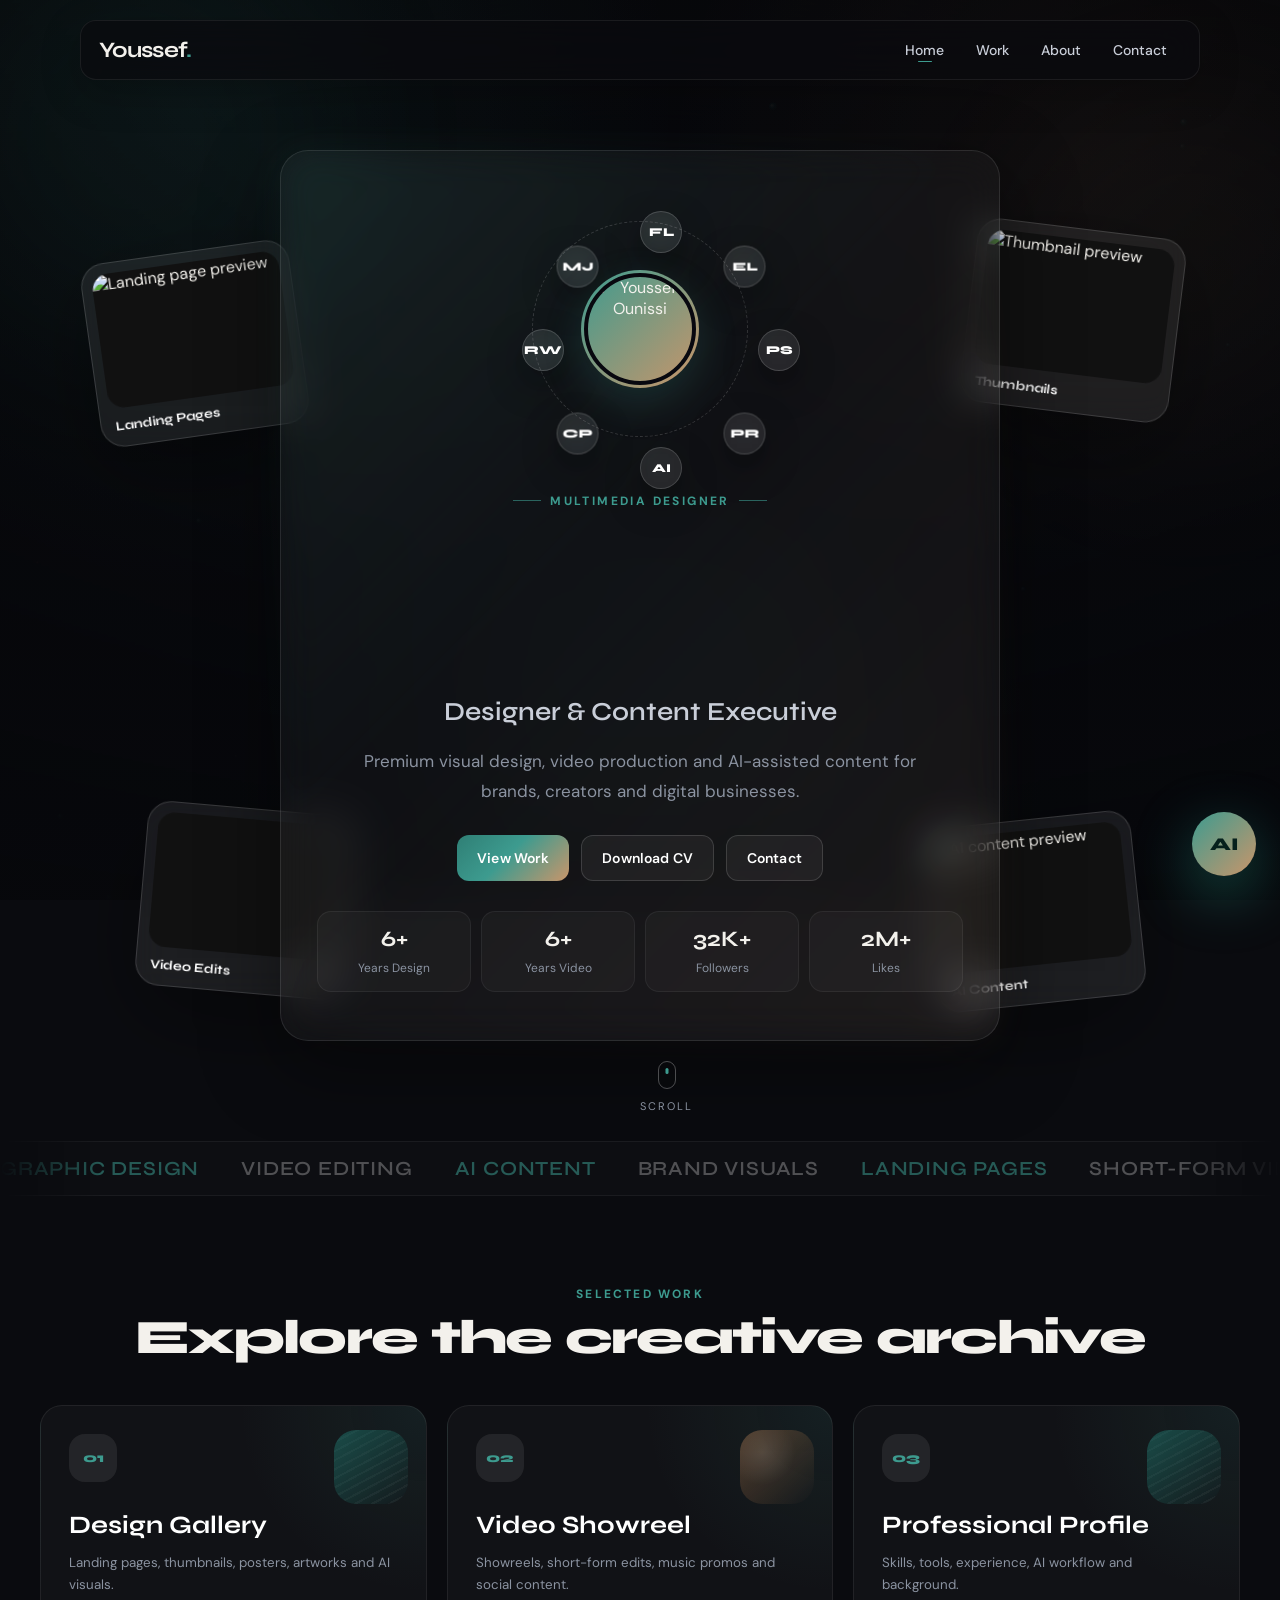
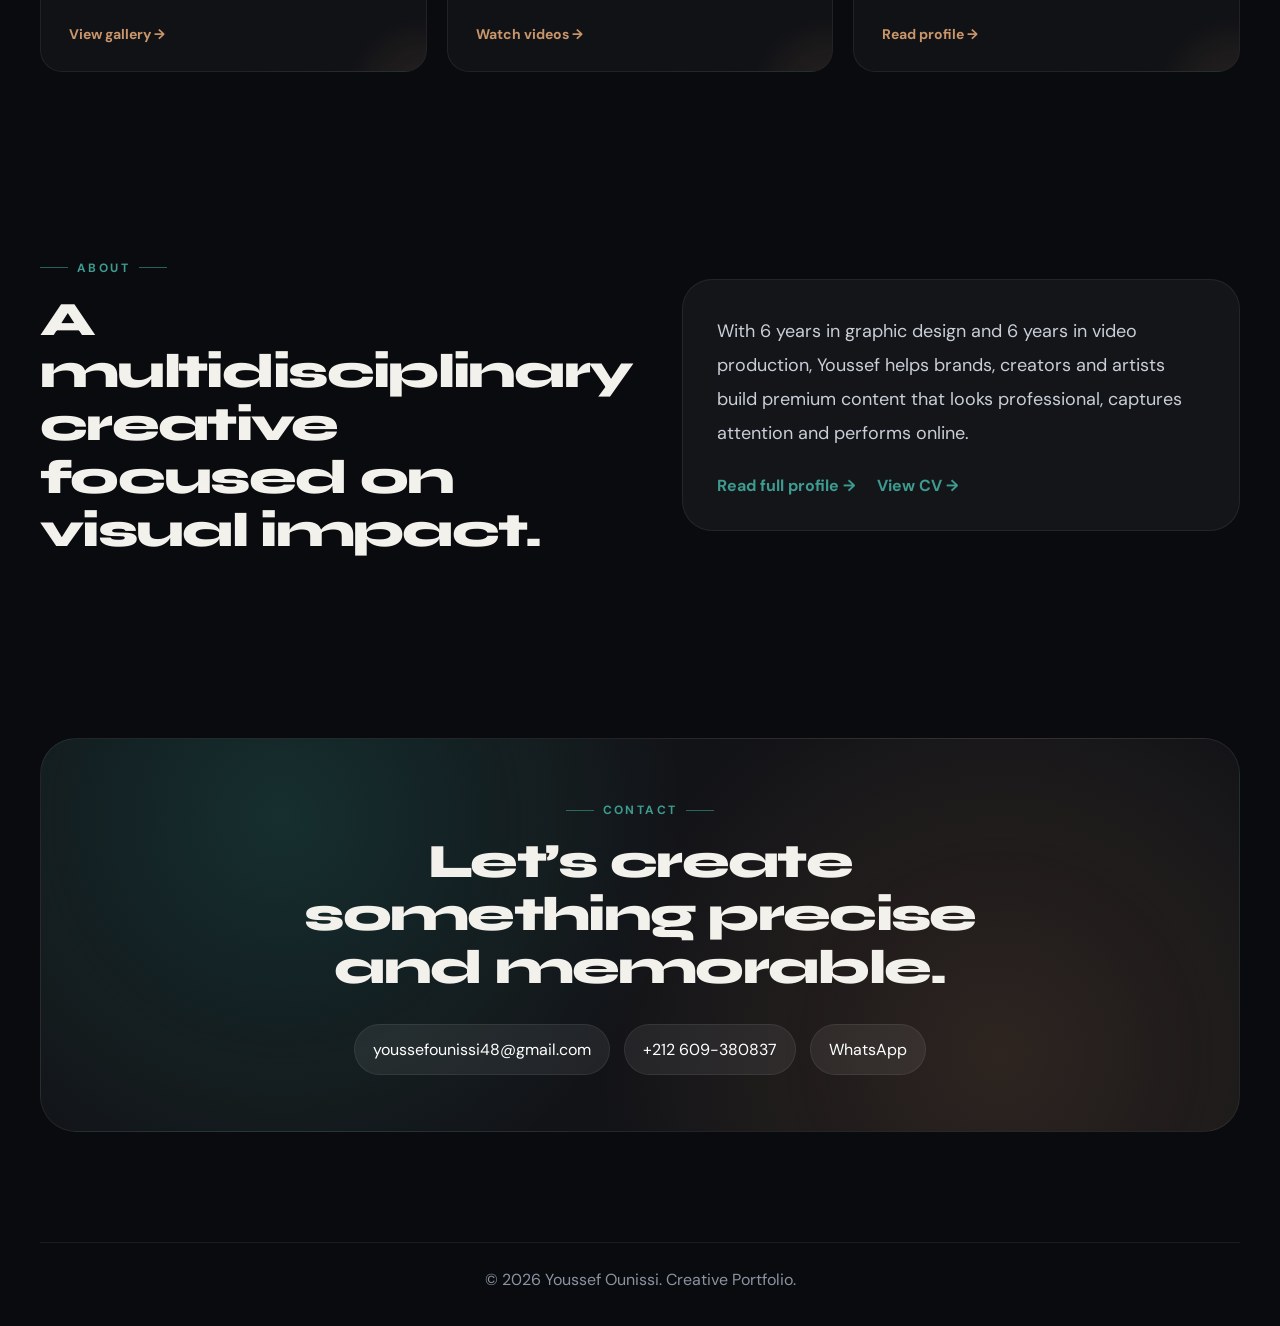
==== index.html @ 6c90daab "send" ====
<!DOCTYPE html>
<html lang="fr">
<head>
  <meta charset="UTF-8" />
  <meta name="viewport" content="width=device-width, initial-scale=1.0" />

  <title>Youssef Ounissi | Creative Portfolio</title>

  <meta
    name="description"
    content="Portfolio de Youssef Ounissi, Designer & Content Executive spécialisé en design graphique, vidéo, contenus IA et stratégie créative."
  />

  <link rel="preconnect" href="https://fonts.googleapis.com" />
  <link rel="preconnect" href="https://fonts.gstatic.com" crossorigin />
  <link
    href="https://fonts.googleapis.com/css2?family=Syne:wght@500;600;700;800&family=DM+Sans:ital,opsz,wght@0,9..40,400;0,9..40,500;0,9..40,600;0,9..40,700;1,9..40,400&display=swap"
    rel="stylesheet"
  />

  <link rel="stylesheet" href="style.css" />
</head>

<body class="is-loading">

  <div class="page-loader" id="pageLoader" aria-hidden="true">
    <div class="loader-brand">Youssef<span>.</span></div>
    <div class="loader-bar"><span></span></div>
  </div>

  <div class="scroll-progress" id="scrollProgress" aria-hidden="true"></div>

  <div class="cursor-dot" id="cursorDot" aria-hidden="true"></div>
  <div class="cursor-ring" id="cursorRing" aria-hidden="true"></div>

  <!-- Background Effects -->
  <div class="background-glow" aria-hidden="true">
    <span class="orb orb-1"></span>
    <span class="orb orb-2"></span>
    <span class="orb orb-3"></span>
  </div>
  <div class="noise-overlay" aria-hidden="true"></div>
  <canvas id="particleCanvas" class="particle-canvas" aria-hidden="true"></canvas>

  <!-- Designer Bubbles -->
  <div class="bubble-field" id="bubbleField" aria-hidden="true">
    <span class="bubble" style="--s: 14; --x: 12%; --d: 0s; --t: 26s;"></span>
    <span class="bubble" style="--s: 22; --x: 28%; --d: 4s; --t: 32s;"></span>
    <span class="bubble accent" style="--s: 18; --x: 55%; --d: 8s; --t: 28s;"></span>
    <span class="bubble" style="--s: 12; --x: 72%; --d: 2s; --t: 24s;"></span>
    <span class="bubble warm" style="--s: 20; --x: 88%; --d: 6s; --t: 30s;"></span>
    <span class="bubble" style="--s: 10; --x: 40%; --d: 10s; --t: 22s;"></span>
  </div>

  <!-- Header -->
  <header class="header" id="siteHeader">
    <a href="#home" class="logo">Youssef<span>.</span></a>

    <nav class="nav">
      <a href="#home">Home</a>
      <a href="#work">Work</a>
      <a href="#about">About</a>
      <a href="#contact">Contact</a>
    </nav>
  </header>

  <!-- Hero -->
  <main class="hero" id="home">

    <!-- Floating Preview Cards -->
    <div class="floating-card card-1" data-depth="0.04">
      <div class="floating-card-inner">
        <img src="assets/images/project-1.jpg" alt="Landing page preview" />
        <span>Landing Pages</span>
      </div>
    </div>

    <div class="floating-card card-2" data-depth="0.06">
      <div class="floating-card-inner">
        <img src="assets/images/project-2.jpg" alt="Thumbnail preview" />
        <span>Thumbnails</span>
      </div>
    </div>

    <div class="floating-card card-3" data-depth="0.05">
      <div class="floating-card-inner">
        <video autoplay muted loop playsinline>
          <source src="assets/videos/video-edit-1.mp4" type="video/mp4" />
        </video>
        <span>Video Edits</span>
      </div>
    </div>

    <div class="floating-card card-4" data-depth="0.07">
      <div class="floating-card-inner">
        <img src="assets/images/project-4.jpg" alt="AI content preview" />
        <span>AI Content</span>
      </div>
    </div>

    <!-- Center Content -->
    <section class="hero-content">

      <!-- Profile Orbit Animation -->
      <div class="profile-orbit">
        <div class="orbit-ring">
          <div class="orbit-item" style="--i: 0"><span>PS</span></div>
          <div class="orbit-item" style="--i: 1"><span>PR</span></div>
          <div class="orbit-item" style="--i: 2"><span>AI</span></div>
          <div class="orbit-item" style="--i: 3"><span>CP</span></div>
          <div class="orbit-item" style="--i: 4"><span>RW</span></div>
          <div class="orbit-item" style="--i: 5"><span>MJ</span></div>
          <div class="orbit-item" style="--i: 6"><span>FL</span></div>
          <div class="orbit-item" style="--i: 7"><span>EL</span></div>
        </div>

        <div class="profile-photo">
          <div class="profile-pulse" aria-hidden="true"></div>
          <img src="assets/images/profile.jpg" alt="Youssef Ounissi" />
        </div>
      </div>

      <p class="small-label reveal-item" style="--d: 0.1s">Multimedia Designer</p>

      <h1 class="reveal-item split-title" style="--d: 0.2s">
        <span class="name-line" data-split>Youssef</span>
        <span class="name-line accent" data-split>Ounissi</span>
      </h1>

      <h2 class="reveal-item" style="--d: 0.35s">Designer & Content Executive</h2>

      <p class="hero-description reveal-item" style="--d: 0.45s">
        Premium visual design, video production and AI-assisted content
        for brands, creators and digital businesses.
      </p>

      <div class="hero-actions reveal-item" style="--d: 0.55s">
        <button class="main-btn primary magnetic" data-panel="imagesPanel">
          <span>View Work</span>
        </button>

        <a href="assets/cv/Youssef-Ounissi-CV.pdf" class="main-btn magnetic" download>
          <span>Download CV</span>
        </a>

        <a href="#contact" class="main-btn magnetic">
          <span>Contact</span>
        </a>
      </div>

      <div class="stats reveal-item" style="--d: 0.7s">
        <div>
          <strong data-count="6" data-suffix="+">0</strong>
          <span>Years Design</span>
        </div>

        <div>
          <strong data-count="6" data-suffix="+">0</strong>
          <span>Years Video</span>
        </div>

        <div>
          <strong data-count="32" data-suffix="K+">0</strong>
          <span>Followers</span>
        </div>

        <div>
          <strong data-count="2" data-suffix="M+">0</strong>
          <span>Likes</span>
        </div>
      </div>
    </section>

    <div class="scroll-hint" aria-hidden="true">
      <span></span>
      Scroll
    </div>
  </main>

  <!-- Services strip -->
  <div class="marquee" aria-hidden="true">
    <div class="marquee-track">
      <span>Graphic Design</span>
      <span>Video Editing</span>
      <span>AI Content</span>
      <span>Brand Visuals</span>
      <span>Landing Pages</span>
      <span>Short-Form Video</span>
      <span>Color Grading</span>
      <span>Creative Direction</span>
      <span>Graphic Design</span>
      <span>Video Editing</span>
      <span>AI Content</span>
      <span>Brand Visuals</span>
      <span>Landing Pages</span>
      <span>Short-Form Video</span>
      <span>Color Grading</span>
      <span>Creative Direction</span>
    </div>
  </div>

  <!-- Work Quick Section -->
  <section class="quick-work" id="work">
    <div class="section-heading reveal">
      <p>Selected Work</p>
      <h2>Explore the creative archive</h2>
    </div>

    <div class="work-choice-grid">
      <button class="choice-card reveal tilt-card" data-panel="imagesPanel" style="--d: 0.05s">
        <span class="choice-glow" aria-hidden="true"></span>
        <span class="choice-index">01</span>
        <div class="choice-visual" aria-hidden="true"></div>
        <h3>Design Gallery</h3>
        <p>Landing pages, thumbnails, posters, artworks and AI visuals.</p>
        <em class="choice-arrow">View gallery →</em>
      </button>

      <button class="choice-card reveal tilt-card" data-panel="videosPanel" style="--d: 0.15s">
        <span class="choice-glow" aria-hidden="true"></span>
        <span class="choice-index">02</span>
        <div class="choice-visual v2" aria-hidden="true"></div>
        <h3>Video Showreel</h3>
        <p>Showreels, short-form edits, music promos and social content.</p>
        <em class="choice-arrow">Watch videos →</em>
      </button>

      <button class="choice-card reveal tilt-card" data-panel="aboutPanel" style="--d: 0.25s">
        <span class="choice-glow" aria-hidden="true"></span>
        <span class="choice-index">03</span>
        <div class="choice-visual v3" aria-hidden="true"></div>
        <h3>Professional Profile</h3>
        <p>Skills, tools, experience, AI workflow and background.</p>
        <em class="choice-arrow">Read profile →</em>
      </button>
    </div>
  </section>

  <!-- About Short Section -->
  <section class="about-preview" id="about">
    <div class="about-left reveal">
      <p class="small-label">About</p>
      <h2>A multidisciplinary creative focused on visual impact.</h2>
    </div>

    <div class="about-right reveal" style="--d: 0.15s">
      <p>
        With 6 years in graphic design and 6 years in video production,
        Youssef helps brands, creators and artists build premium content
        that looks professional, captures attention and performs online.
      </p>

      <button class="text-btn" data-panel="aboutPanel">
        Read full profile →
      </button>
      <button class="text-btn" data-panel="cvPanel" style="margin-left: 18px;">
        View CV →
      </button>
    </div>
  </section>

  <!-- Contact -->
  <section class="contact" id="contact">
    <div class="contact-inner reveal">
      <p class="small-label">Contact</p>

      <h2>Let’s create something precise and memorable.</h2>

      <div class="contact-links">
        <a href="mailto:youssefounissi48@gmail.com" class="magnetic">
          <span>youssefounissi48@gmail.com</span>
        </a>

        <a href="tel:+212609380837" class="magnetic">
          <span>+212 609-380837</span>
        </a>

        <a href="https://wa.me/212609380837" target="_blank" rel="noopener" class="magnetic">
          <span>WhatsApp</span>
        </a>
      </div>
    </div>
  </section>

  <!-- Images Panel -->
  <div class="panel" id="imagesPanel">
    <div class="panel-content">
      <button class="close-panel" aria-label="Close panel">×</button>

      <div class="panel-header">
        <p>Image Gallery</p>
        <h2>Design, thumbnails, posters and AI visuals.</h2>
      </div>

      <div class="gallery-grid">
        <article class="project-card">
          <div class="project-media">
            <img src="assets/images/project-1.jpg" alt="Cosmetic landing page" />
          </div>

          <div>
            <span>Landing Page</span>
            <h3>Cosmetic Brand Landing Page</h3>
            <p>Long-form design focused on trust, beauty and conversion.</p>
          </div>
        </article>

        <article class="project-card">
          <div class="project-media">
            <img src="assets/images/project-2.jpg" alt="YouTube thumbnail" />
          </div>

          <div>
            <span>Thumbnail</span>
            <h3>YouTube Thumbnail Design</h3>
            <p>High-contrast thumbnail created for better click attention.</p>
          </div>
        </article>

        <article class="project-card">
          <div class="project-media">
            <img src="assets/images/project-3.jpg" alt="Music artwork" />
          </div>

          <div>
            <span>Artwork</span>
            <h3>Music Artist Artwork</h3>
            <p>Creative photo manipulation and visual identity for artists.</p>
          </div>
        </article>

        <article class="project-card">
          <div class="project-media">
            <img src="assets/images/project-4.jpg" alt="AI visual concept" />
          </div>

          <div>
            <span>AI Visual</span>
            <h3>AI Creative Concept</h3>
            <p>Visual concept enhanced using modern AI creative tools.</p>
          </div>
        </article>
      </div>
    </div>
  </div>

  <!-- Videos Panel -->
  <div class="panel" id="videosPanel">
    <div class="panel-content">
      <button class="close-panel" aria-label="Close panel">×</button>

      <div class="panel-header">
        <p>Video Room</p>
        <h2>Showreel, short-form edits and promotional videos.</h2>
      </div>

      <div class="video-feature">
        <video controls poster="assets/images/hero-bg.jpg">
          <source src="assets/videos/showreel.mp4" type="video/mp4" />
          Votre navigateur ne supporte pas la vidéo.
        </video>

        <div>
          <span>Featured Showreel</span>
          <h3>Creative Video Showreel</h3>
          <p>
            A fast preview of visual style, editing rhythm, sound design,
            hooks and creative direction.
          </p>
        </div>
      </div>

      <div class="video-grid">
        <article>
          <video controls>
            <source src="assets/videos/video-edit-1.mp4" type="video/mp4" />
            Votre navigateur ne supporte pas la vidéo.
          </video>

          <h3>Short-Form Edit</h3>
        </article>

        <article>
          <video controls>
            <source src="assets/videos/video-edit-2.mp4" type="video/mp4" />
            Votre navigateur ne supporte pas la vidéo.
          </video>

          <h3>Promotional Video</h3>
        </article>
      </div>
    </div>
  </div>

  <!-- About Panel -->
  <div class="panel" id="aboutPanel">
    <div class="panel-content">
      <button class="close-panel" aria-label="Close panel">×</button>

      <div class="panel-header">
        <p>Creative Profile</p>
        <h2>Designer, video editor and AI-powered content creator.</h2>
      </div>

      <div class="profile-grid">
        <div class="profile-block">
          <h3>Summary</h3>

          <p>
            Youssef Ounissi is a Multimedia Designer and Content Executive
            based in Agadir, Morocco. He specializes in graphic design,
            video production, marketing visuals and AI-assisted creative workflows.
          </p>

          <p>
            He has worked with cosmetic brands, music artists, independent creators
            and online businesses, creating content designed to look premium and
            perform strongly on digital platforms.
          </p>
        </div>

        <div class="profile-block">
          <h3>Core Skills</h3>

          <ul>
            <li>Landing Pages</li>
            <li>YouTube Thumbnails</li>
            <li>Social Media Ads</li>
            <li>Photo Manipulation</li>
            <li>Advanced Retouching</li>
            <li>Color Correction</li>
            <li>Video Editing</li>
            <li>Cinematic Color Grading</li>
            <li>VFX & Sound Design</li>
            <li>Viral Scriptwriting</li>
            <li>AI Creative Workflows</li>
          </ul>
        </div>

        <div class="profile-block">
          <h3>Tools</h3>

          <div class="tools-list">
            <span>Photoshop</span>
            <span>Premiere Pro</span>
            <span>CapCut</span>
            <span>FL Studio</span>
            <span>Mixcraft</span>
            <span>Runway.ai</span>
            <span>Krea.ai</span>
            <span>Leonardo.ai</span>
            <span>Midjourney</span>
            <span>ElevenLabs</span>
          </div>
        </div>

        <div class="profile-block">
          <h3>Results</h3>

          <div class="result-list">
            <p><strong>32K+</strong> TikTok followers</p>
            <p><strong>2M+</strong> total likes</p>
            <p><strong>6+</strong> years in graphic design</p>
            <p><strong>6+</strong> years in video production</p>
          </div>
        </div>
      </div>
    </div>
  </div>

  <!-- CV Panel -->
  <div class="panel" id="cvPanel">
    <div class="panel-content cv-panel-content">
      <button class="close-panel" aria-label="Close panel">×</button>

      <div class="panel-header cv-panel-header">
        <div>
          <p>Curriculum Vitae</p>
          <h2>Youssef Ounissi — Designer & Content Executive</h2>
        </div>

        <div class="cv-actions">
          <a class="main-btn primary" href="assets/cv/Youssef-Ounissi-CV.pdf" download>
            <span>Download PDF</span>
          </a>
          <a class="main-btn" href="cv.html" target="_blank" rel="noopener">
            <span>Open Full CV</span>
          </a>
        </div>
      </div>

      <article class="cv-sheet">
        <header class="cv-sheet-hero">
          <div>
            <h3>Youssef Ounissi</h3>
            <p class="cv-role">Designer & Content Executive</p>
            <p>
              Multimedia designer specialized in graphic design, video production,
              marketing visuals and AI-assisted creative workflows.
            </p>
          </div>

          <ul class="cv-meta">
            <li><a href="mailto:youssefounissi48@gmail.com">youssefounissi48@gmail.com</a></li>
            <li><a href="tel:+212609380837">+212 609-380837</a></li>
            <li>Agadir, Morocco · Remote available</li>
          </ul>
        </header>

        <div class="cv-sheet-grid">
          <section>
            <h4>Profile</h4>
            <p>
              With 6 years in graphic design and 6 years in video production,
              Youssef helps brands, creators and artists build premium content
              that looks professional, captures attention and performs online.
            </p>

            <h4>Experience Focus</h4>
            <div class="cv-exp">
              <div>
                <strong>Graphic Design</strong>
                <p>Landing pages, thumbnails, e-commerce visuals, social ads, posters and retouching.</p>
              </div>
              <div>
                <strong>Video Production</strong>
                <p>Short-form edits, promos, color grading, VFX, sound design and viral scripts.</p>
              </div>
              <div>
                <strong>AI Creative Workflows</strong>
                <p>Visual and audio production with Runway, Leonardo, Krea, Midjourney and ElevenLabs.</p>
              </div>
            </div>
          </section>

          <aside>
            <h4>Core Skills</h4>
            <div class="tools-list">
              <span>Landing Pages</span>
              <span>Thumbnails</span>
              <span>Social Ads</span>
              <span>Photo Manipulation</span>
              <span>Video Editing</span>
              <span>Color Grading</span>
              <span>VFX & Sound</span>
              <span>AI Workflows</span>
            </div>

            <h4>Tools</h4>
            <div class="tools-list">
              <span>Photoshop</span>
              <span>Premiere Pro</span>
              <span>CapCut</span>
              <span>FL Studio</span>
              <span>Runway.ai</span>
              <span>Midjourney</span>
              <span>ElevenLabs</span>
            </div>

            <h4>Results</h4>
            <div class="result-list">
              <p><strong>32K+</strong> TikTok followers</p>
              <p><strong>2M+</strong> total likes</p>
              <p><strong>6+</strong> years design</p>
              <p><strong>6+</strong> years video</p>
            </div>
          </aside>
        </div>
      </article>
    </div>
  </div>

  <!-- Image Preview Modal -->
  <div class="image-modal" id="imageModal">
    <button class="close-image" aria-label="Close image">×</button>
    <img src="" alt="Preview image" id="modalImage" />
  </div>

  <!-- FAQ Bot -->
  <div class="faq-bot">
    <button class="faq-bot-toggle" id="faqBotToggle" aria-label="Open assistant">
      <span class="faq-pulse" aria-hidden="true"></span>
      AI
    </button>

    <div class="faq-bot-box" id="faqBotBox">
      <div class="faq-bot-header">
        <div>
          <strong>Youssef Assistant</strong>
          <span>Ask about the portfolio</span>
        </div>

        <button id="faqBotClose" aria-label="Close assistant">×</button>
      </div>

      <div class="faq-bot-messages" id="faqBotMessages">
        <div class="faq-message bot">
          Hi! Ask me about Youssef’s services, skills, tools, videos, images, CV or contact.
        </div>
      </div>

      <form class="faq-bot-form" id="faqBotForm">
        <input
          type="text"
          id="faqBotInput"
          placeholder="Ask a question..."
          autocomplete="off"
        />

        <button type="submit">
          Send
        </button>
      </form>
    </div>
  </div>

  <!-- Footer -->
  <footer class="footer">
    <p>© 2026 Youssef Ounissi. Creative Portfolio.</p>
  </footer>

  <script src="script.js"></script>
</body>
</html>
---- style.css ----
* {
  margin: 0;
  padding: 0;
  box-sizing: border-box;
}

:root {
  --bg: #0a0b0f;
  --bg-soft: #12141b;
  --card: rgba(255, 255, 255, 0.045);
  --card-strong: rgba(255, 255, 255, 0.08);
  --border: rgba(255, 255, 255, 0.12);
  --border-soft: rgba(255, 255, 255, 0.07);
  --text: #f3f1ec;
  --muted: #8b93a1;
  --muted-2: #c9ced8;
  --accent: #3d9b8f;
  --accent-2: #c9956a;
  --accent-3: #6bb8ad;
  --ink: #0a0b0f;
  --shadow: 0 24px 80px rgba(0, 0, 0, 0.45);
  --font-display: "Syne", sans-serif;
  --font-body: "DM Sans", sans-serif;
  --ease-out: cubic-bezier(0.22, 1, 0.36, 1);
  --ease-spring: cubic-bezier(0.34, 1.4, 0.64, 1);
}

html {
  scroll-behavior: smooth;
}

body {
  min-height: 100vh;
  font-family: var(--font-body);
  background: var(--bg);
  color: var(--text);
  overflow-x: hidden;
  cursor: none;
}

body.touch-device,
body.no-custom-cursor {
  cursor: auto;
}

body.touch-device .cursor-dot,
body.touch-device .cursor-ring,
body.no-custom-cursor .cursor-dot,
body.no-custom-cursor .cursor-ring {
  display: none;
}

body.no-scroll {
  overflow: hidden;
}

body.is-loading {
  overflow: hidden;
}

/* Page loader */
.page-loader {
  position: fixed;
  inset: 0;
  z-index: 20000;
  display: flex;
  flex-direction: column;
  align-items: center;
  justify-content: center;
  gap: 22px;
  background: #07080c;
  transition: opacity 0.55s ease, visibility 0.55s ease;
}

.page-loader.done {
  opacity: 0;
  visibility: hidden;
  pointer-events: none;
}

.loader-brand {
  font-family: var(--font-display);
  font-size: clamp(36px, 8vw, 64px);
  font-weight: 800;
  letter-spacing: -0.04em;
  animation: loaderPulse 1.1s ease-in-out infinite;
}

.loader-brand span {
  color: var(--accent);
}

.loader-bar {
  width: min(220px, 55vw);
  height: 3px;
  overflow: hidden;
  border-radius: 999px;
  background: rgba(255, 255, 255, 0.1);
}

.loader-bar span {
  display: block;
  width: 40%;
  height: 100%;
  border-radius: inherit;
  background: linear-gradient(90deg, var(--accent), var(--accent-2));
  animation: loaderSlide 1s ease-in-out infinite;
}

/* Scroll progress */
.scroll-progress {
  position: fixed;
  top: 0;
  left: 0;
  z-index: 10001;
  height: 2px;
  width: 0%;
  background: var(--accent);
  box-shadow: none;
  transform-origin: left center;
  pointer-events: none;
}

a,
button {
  cursor: none;
}

body.touch-device a,
body.touch-device button,
body.no-custom-cursor a,
body.no-custom-cursor button {
  cursor: pointer;
}

a {
  color: inherit;
  text-decoration: none;
}

button {
  font-family: inherit;
}

img,
video {
  width: 100%;
  display: block;
}

/* Custom cursor */
.cursor-dot,
.cursor-ring {
  position: fixed;
  top: 0;
  left: 0;
  pointer-events: none;
  z-index: 10000;
  border-radius: 50%;
  transform: translate(-50%, -50%);
  opacity: 0;
  transition: opacity 0.3s ease;
}

.cursor-dot.visible,
.cursor-ring.visible {
  opacity: 1;
}

.cursor-dot {
  width: 6px;
  height: 6px;
  background: rgba(243, 241, 236, 0.9);
  box-shadow: none;
  mix-blend-mode: difference;
}

.cursor-ring {
  width: 36px;
  height: 36px;
  border: 1px solid rgba(243, 241, 236, 0.35);
  transition:
    width 0.25s var(--ease-out),
    height 0.25s var(--ease-out),
    background 0.25s ease,
    border-color 0.25s ease,
    opacity 0.3s ease;
}

.cursor-ring.hovering {
  width: 52px;
  height: 52px;
  background: rgba(255, 255, 255, 0.05);
  border-color: rgba(61, 155, 143, 0.55);
}

.scroll-progress {
  position: fixed;
  top: 0;
  left: 0;
  z-index: 10001;
  height: 2px;
  width: 0%;
  background: var(--accent);
  box-shadow: none;
  transform-origin: left center;
  pointer-events: none;
}

.particle-canvas {
  position: fixed;
  inset: 0;
  z-index: -1;
  pointer-events: none;
  opacity: 0.28;
}

/* Background */
.background-glow {
  position: fixed;
  inset: 0;
  z-index: -3;
  overflow: hidden;
  background:
    radial-gradient(circle at 15% 12%, rgba(61, 155, 143, 0.12), transparent 36%),
    radial-gradient(circle at 85% 18%, rgba(201, 149, 106, 0.08), transparent 32%),
    radial-gradient(circle at 50% 90%, rgba(61, 155, 143, 0.06), transparent 40%),
    #0a0b0f;
}

.orb {
  position: absolute;
  border-radius: 50%;
  filter: blur(80px);
  opacity: 0.32;
  animation: orbDrift 22s ease-in-out infinite;
  will-change: transform;
}

.orb-1 {
  width: 420px;
  height: 420px;
  top: -8%;
  left: -6%;
  background: rgba(61, 155, 143, 0.28);
}

.orb-2 {
  width: 380px;
  height: 380px;
  top: 10%;
  right: -8%;
  background: rgba(201, 149, 106, 0.18);
  animation-delay: -5s;
  animation-duration: 26s;
}

.orb-3 {
  width: 460px;
  height: 460px;
  bottom: -12%;
  left: 35%;
  background: rgba(107, 184, 173, 0.12);
  animation-delay: -9s;
  animation-duration: 28s;
}

.noise-overlay {
  position: fixed;
  inset: 0;
  z-index: -2;
  opacity: 0.07;
  pointer-events: none;
  background-image:
    linear-gradient(rgba(255, 255, 255, 0.045) 1px, transparent 1px),
    linear-gradient(90deg, rgba(255, 255, 255, 0.045) 1px, transparent 1px);
  background-size: 48px 48px;
  mask-image: radial-gradient(circle at center, black 35%, transparent 95%);
}

.particle-canvas {
  position: fixed;
  inset: 0;
  z-index: -1;
  pointer-events: none;
  opacity: 0.28;
}

/* Floating designer bubbles */
.bubble-field {
  position: fixed;
  inset: 0;
  z-index: 0;
  pointer-events: none;
  overflow: hidden;
}

.bubble {
  --size: calc(var(--s) * 1px);
  position: absolute;
  left: var(--x);
  bottom: -80px;
  width: var(--size);
  height: var(--size);
  border-radius: 50%;
  opacity: 0.35;
  background:
    radial-gradient(circle at 30% 28%, rgba(255, 255, 255, 0.4), transparent 28%),
    linear-gradient(145deg, rgba(255, 255, 255, 0.1), rgba(255, 255, 255, 0.02));
  border: 1px solid rgba(255, 255, 255, 0.14);
  box-shadow: inset 0 0 14px rgba(255, 255, 255, 0.08);
  animation: bubbleRise var(--t) linear infinite;
  animation-delay: var(--d);
  will-change: transform, opacity;
}

.bubble.accent {
  background:
    radial-gradient(circle at 30% 28%, rgba(255, 255, 255, 0.35), transparent 28%),
    linear-gradient(145deg, rgba(61, 155, 143, 0.16), rgba(255, 255, 255, 0.02));
  border-color: rgba(61, 155, 143, 0.28);
}

.bubble.warm {
  background:
    radial-gradient(circle at 30% 28%, rgba(255, 255, 255, 0.35), transparent 28%),
    linear-gradient(145deg, rgba(201, 149, 106, 0.14), rgba(255, 255, 255, 0.02));
  border-color: rgba(201, 149, 106, 0.28);
}

.bubble.pop {
  animation: bubblePop 0.45s var(--ease-out) forwards;
}

body::before {
  content: "";
  position: fixed;
  inset: 0;
  z-index: 0;
  pointer-events: none;
  background:
    linear-gradient(to bottom, rgba(7, 8, 12, 0.15), rgba(7, 8, 12, 0.82)),
    radial-gradient(circle at center, transparent 0%, rgba(0, 0, 0, 0.4) 100%);
}

/* Header */
.header {
  width: min(1120px, calc(100% - 40px));
  position: fixed;
  top: 20px;
  left: 50%;
  transform: translateX(-50%);
  z-index: 100;
  padding: 12px 18px;
  display: flex;
  align-items: center;
  justify-content: space-between;
  background: rgba(10, 11, 15, 0.72);
  backdrop-filter: blur(18px);
  border: 1px solid var(--border-soft);
  border-radius: 16px;
  box-shadow: 0 12px 40px rgba(0, 0, 0, 0.22);
  transition:
    background 0.35s ease,
    border-color 0.35s ease,
    box-shadow 0.35s ease;
}

.header.scrolled {
  background: rgba(10, 11, 15, 0.88);
  border-color: rgba(255, 255, 255, 0.1);
  box-shadow: 0 14px 48px rgba(0, 0, 0, 0.35);
}

.logo {
  position: relative;
  font-family: var(--font-display);
  font-size: 22px;
  font-weight: 700;
  letter-spacing: -0.03em;
  transition: opacity 0.25s ease;
}

.logo:hover {
  opacity: 0.8;
  transform: none;
  animation: none;
}

.logo span {
  color: var(--accent);
}

.nav {
  display: flex;
  align-items: center;
  gap: 4px;
}

.nav a {
  position: relative;
  padding: 8px 14px;
  color: var(--muted-2);
  font-size: 14px;
  font-weight: 500;
  border-radius: 10px;
  transition: color 0.3s ease, background 0.3s ease;
}

.nav a::after {
  content: "";
  position: absolute;
  left: 50%;
  bottom: 5px;
  width: 0;
  height: 1px;
  border-radius: 999px;
  background: var(--accent);
  transform: translateX(-50%);
  transition: width 0.3s var(--ease-out);
}

.nav a:hover {
  background: rgba(255, 255, 255, 0.04);
  color: white;
}

.nav a:hover::after,
.nav a.active::after {
  width: 14px;
}

/* Hero */
.hero {
  position: relative;
  min-height: 100vh;
  padding: 150px 24px 100px;
  display: flex;
  align-items: center;
  justify-content: center;
  overflow: hidden;
  z-index: 1;
}

.hero-content {
  width: min(720px, 100%);
  position: relative;
  z-index: 5;
  text-align: center;
  padding: 48px 36px;
  background: rgba(255, 255, 255, 0.035);
  border: 1px solid rgba(255, 255, 255, 0.1);
  border-radius: 28px;
  box-shadow: var(--shadow);
  backdrop-filter: blur(20px);
  animation: heroIn 1s var(--ease-out) both;
}

.hero-content::before {
  content: "";
  position: absolute;
  inset: -1px;
  z-index: -1;
  border-radius: inherit;
  background: linear-gradient(
    135deg,
    rgba(61, 155, 143, 0.28),
    transparent 45%,
    rgba(201, 149, 106, 0.18)
  );
  opacity: 0.35;
  filter: blur(16px);
  animation: none;
}

.hero-content::after {
  display: none;
}

.hero-content::after {
  content: "";
  position: absolute;
  inset: 0;
  border-radius: inherit;
  pointer-events: none;
  background: linear-gradient(
    120deg,
    transparent 30%,
    rgba(255, 255, 255, 0.08) 48%,
    transparent 62%
  );
  background-size: 220% 100%;
  animation: sheen 7s ease-in-out infinite;
  opacity: 0.35;
}

/* Tools Orbit */
.profile-orbit {
  position: relative;
  width: 260px;
  height: 260px;
  margin: 0 auto 26px;
  display: flex;
  align-items: center;
  justify-content: center;
}

.profile-orbit::before {
  content: "";
  position: absolute;
  inset: 22px;
  border-radius: 50%;
  border: 1px dashed rgba(255, 255, 255, 0.16);
  animation: dashSpin 28s linear infinite;
}

.orbit-ring {
  position: absolute;
  inset: 0;
  border-radius: 50%;
  animation: orbitRotate 18s linear infinite;
}

.orbit-item {
  position: absolute;
  top: 50%;
  left: 50%;
  transform:
    rotate(calc(var(--i) * 45deg))
    translateX(118px)
    rotate(calc(var(--i) * -45deg));
  transform-origin: center;
}

.orbit-item span {
  width: 42px;
  height: 42px;
  display: flex;
  align-items: center;
  justify-content: center;
  color: #ffffff;
  font-family: var(--font-display);
  font-size: 12px;
  font-weight: 800;
  border-radius: 50%;
  background: rgba(255, 255, 255, 0.08);
  border: 1px solid rgba(255, 255, 255, 0.16);
  backdrop-filter: blur(14px);
  box-shadow: 0 14px 35px rgba(0, 0, 0, 0.35);
  animation: orbitTextRotate 18s linear infinite;
  transition: background 0.3s ease, border-color 0.3s ease, transform 0.3s ease;
}

.orbit-item:hover span {
  background: rgba(61, 155, 143, 0.2);
  border-color: rgba(61, 155, 143, 0.45);
  transform: scale(1.08);
}

.profile-photo {
  width: 118px;
  height: 118px;
  margin: 0;
  padding: 3px;
  position: relative;
  z-index: 2;
  border-radius: 50%;
  background: linear-gradient(135deg, var(--accent), var(--accent-2));
  box-shadow: 0 14px 40px rgba(61, 155, 143, 0.2);
  animation: none;
}

.profile-pulse {
  display: none;
}

.name-line.accent {
  background: linear-gradient(120deg, #ffffff 10%, var(--accent) 55%, var(--accent-2));
  -webkit-background-clip: text;
  background-clip: text;
  color: transparent;
  animation: none;
  background-size: 100% 100%;
}

.main-btn {
  position: relative;
  display: inline-flex;
  align-items: center;
  justify-content: center;
  border: 1px solid rgba(255, 255, 255, 0.14);
  color: white;
  background: rgba(255, 255, 255, 0.05);
  padding: 13px 20px;
  border-radius: 12px;
  font-size: 14px;
  font-weight: 600;
  letter-spacing: 0.01em;
  overflow: hidden;
  transition:
    transform 0.3s var(--ease-out),
    border-color 0.3s ease,
    box-shadow 0.3s ease,
    background 0.3s ease;
}

.main-btn:hover {
  transform: translateY(-2px);
  border-color: rgba(61, 155, 143, 0.55);
  box-shadow: 0 12px 36px rgba(61, 155, 143, 0.12);
}

.main-btn.primary {
  border: none;
  background: linear-gradient(135deg, #2f7f75, #3d9b8f 45%, #c9956a);
  background-size: 100% 100%;
  animation: none;
}

.main-btn.primary:hover {
  box-shadow: 0 14px 40px rgba(61, 155, 143, 0.22);
}

.stats div {
  padding: 14px 10px;
  background: rgba(255, 255, 255, 0.03);
  border: 1px solid rgba(255, 255, 255, 0.06);
  border-radius: 14px;
  transition: transform 0.3s var(--ease-out), border-color 0.3s ease, background 0.3s ease;
}

.stats div:hover {
  transform: translateY(-2px);
  border-color: rgba(61, 155, 143, 0.28);
  background: rgba(61, 155, 143, 0.06);
}

.marquee {
  position: relative;
  z-index: 1;
  overflow: hidden;
  padding: 14px 0;
  border-block: 1px solid rgba(255, 255, 255, 0.05);
  background: rgba(255, 255, 255, 0.015);
  mask-image: linear-gradient(90deg, transparent, #000 8%, #000 92%, transparent);
}

.marquee-track span {
  font-family: var(--font-display);
  font-size: clamp(15px, 2.2vw, 20px);
  font-weight: 600;
  letter-spacing: 0.04em;
  text-transform: uppercase;
  white-space: nowrap;
  color: rgba(255, 255, 255, 0.28);
  -webkit-text-stroke: 0;
}

.marquee-track span:nth-child(odd) {
  color: rgba(61, 155, 143, 0.55);
  -webkit-text-stroke: 0;
}

.choice-card {
  position: relative;
  overflow: hidden;
  text-align: left;
  padding: 28px;
  min-height: 260px;
  color: white;
  border: 1px solid var(--border-soft);
  border-radius: 22px;
  background:
    radial-gradient(circle at top right, rgba(61, 155, 143, 0.1), transparent 40%),
    rgba(255, 255, 255, 0.03);
  transform-style: preserve-3d;
  transition:
    transform 0.4s var(--ease-out),
    border-color 0.3s ease,
    box-shadow 0.4s ease,
    background 0.3s ease;
}

.choice-card:hover {
  transform: translateY(-8px);
  border-color: rgba(61, 155, 143, 0.4);
  box-shadow: 0 24px 60px rgba(0, 0, 0, 0.25);
}

.contact-links a {
  position: relative;
  overflow: hidden;
  display: inline-flex;
  padding: 12px 16px;
  color: white;
  background: rgba(255, 255, 255, 0.04);
  border: 1px solid var(--border-soft);
  border-radius: 12px;
  transition: 0.3s var(--ease-out);
}

.contact-links a:hover {
  background: rgba(61, 155, 143, 0.85);
  border-color: transparent;
  transform: translateY(-2px);
  box-shadow: 0 12px 30px rgba(61, 155, 143, 0.18);
}

.faq-bot-toggle {
  position: relative;
  width: 56px;
  height: 56px;
  border: none;
  border-radius: 16px;
  color: #06201c;
  font-family: var(--font-display);
  font-size: 15px;
  font-weight: 700;
  background: linear-gradient(135deg, var(--accent), var(--accent-2));
  box-shadow: 0 12px 36px rgba(61, 155, 143, 0.28);
  transition: 0.3s var(--ease-out);
}

.faq-pulse {
  display: none;
}

.profile-photo img {
  width: 100%;
  height: 100%;
  object-fit: cover;
  border: 4px solid #08080f;
  border-radius: 50%;
}

.small-label {
  display: inline-flex;
  align-items: center;
  justify-content: center;
  gap: 9px;
  color: var(--accent);
  font-size: 12px;
  font-weight: 700;
  letter-spacing: 2.4px;
  text-transform: uppercase;
  margin-bottom: 18px;
}

.small-label::before,
.small-label::after {
  content: "";
  width: 28px;
  height: 1px;
  background: currentColor;
  opacity: 0.6;
}

.hero h1 {
  font-family: var(--font-display);
  font-size: clamp(44px, 7vw, 84px);
  line-height: 0.94;
  letter-spacing: -0.045em;
  margin-bottom: 12px;
  font-weight: 800;
}

.name-line {
  display: block;
  background: linear-gradient(135deg, #ffffff 25%, #dfe8e6 70%);
  -webkit-background-clip: text;
  background-clip: text;
  color: transparent;
}

.hero h2 {
  font-family: var(--font-display);
  font-size: clamp(17px, 2.4vw, 26px);
  color: var(--muted-2);
  font-weight: 600;
  margin-bottom: 20px;
}

.hero-description {
  max-width: 560px;
  margin: 0 auto 28px;
  color: var(--muted);
  font-size: 17px;
  line-height: 1.75;
}

.hero-actions {
  display: flex;
  justify-content: center;
  flex-wrap: wrap;
  gap: 12px;
  margin-bottom: 30px;
}

.char {
  display: inline-block;
  opacity: 0;
  transform: translateY(1.1em) rotateX(-70deg);
  transform-origin: bottom;
  animation: charIn 0.7s var(--ease-out) forwards;
  animation-delay: calc(var(--i) * 0.035s + 0.35s);
}

.main-btn span {
  position: relative;
  z-index: 1;
}

.main-btn::before {
  content: "";
  position: absolute;
  inset: 0;
  transform: translateX(-110%);
  background: linear-gradient(90deg, transparent, rgba(255, 255, 255, 0.16), transparent);
  transition: 0.55s ease;
}

.main-btn:hover::before {
  transform: translateX(110%);
}

.btn-ripple {
  position: absolute;
  left: 0;
  top: 0;
  width: 12px;
  height: 12px;
  margin-left: -6px;
  margin-top: -6px;
  border-radius: 50%;
  background: rgba(255, 255, 255, 0.35);
  transform: scale(0);
  pointer-events: none;
  z-index: 2;
  animation: rippleOut 0.65s ease-out forwards;
}

.stats {
  display: grid;
  grid-template-columns: repeat(4, 1fr);
  gap: 10px;
}

.stats strong {
  display: block;
  font-family: var(--font-display);
  font-size: 22px;
  margin-bottom: 4px;
  font-weight: 700;
}

.stats span {
  color: var(--muted);
  font-size: 12px;
}

.scroll-hint {
  position: absolute;
  bottom: 28px;
  left: 50%;
  transform: translateX(-50%);
  z-index: 6;
  display: flex;
  flex-direction: column;
  align-items: center;
  gap: 10px;
  color: var(--muted);
  font-size: 11px;
  letter-spacing: 2px;
  text-transform: uppercase;
  opacity: 0.55;
  animation: fadeUp 1.2s 1.2s var(--ease-out) both;
}

.scroll-hint span {
  width: 18px;
  height: 28px;
  border: 1px solid rgba(255, 255, 255, 0.28);
  border-radius: 999px;
  position: relative;
}

.scroll-hint span::after {
  content: "";
  position: absolute;
  top: 6px;
  left: 50%;
  width: 3px;
  height: 6px;
  border-radius: 999px;
  background: var(--accent);
  transform: translateX(-50%);
  animation: scrollDot 1.6s ease-in-out infinite;
}

/* Hero skill bubbles */
.hero-skill-bubbles {
  position: absolute;
  inset: 0;
  z-index: 3;
  pointer-events: none;
}

.skill-bubble {
  position: absolute;
  padding: 10px 16px;
  border-radius: 999px;
  font-family: var(--font-display);
  font-size: 12px;
  font-weight: 700;
  letter-spacing: 0.04em;
  color: #fff;
  background: rgba(255, 255, 255, 0.08);
  border: 1px solid rgba(255, 255, 255, 0.16);
  backdrop-filter: blur(14px);
  box-shadow: 0 14px 40px rgba(0, 0, 0, 0.25);
  animation: skillFloat 6s ease-in-out infinite;
  animation-delay: calc(var(--i) * 0.4s);
}

.skill-bubble:nth-child(1) { top: 18%; left: 18%; }
.skill-bubble:nth-child(2) { top: 28%; right: 16%; }
.skill-bubble:nth-child(3) { top: 58%; left: 10%; }
.skill-bubble:nth-child(4) { bottom: 22%; right: 14%; }
.skill-bubble:nth-child(5) { bottom: 30%; left: 22%; }
.skill-bubble:nth-child(6) { top: 42%; right: 8%; }

.skill-bubble:nth-child(odd) {
  background: rgba(45, 212, 191, 0.14);
  border-color: rgba(45, 212, 191, 0.35);
}

.skill-bubble:nth-child(even) {
  background: rgba(244, 162, 97, 0.12);
  border-color: rgba(244, 162, 97, 0.35);
}

/* Floating Cards */
.floating-card {
  position: absolute;
  z-index: 2;
  width: 210px;
  will-change: transform;
  opacity: 0;
  animation: cardEnter 0.9s var(--ease-out) forwards;
}

.card-1 { animation-delay: 0.35s; }
.card-2 { animation-delay: 0.5s; }
.card-3 { animation-delay: 0.65s; }
.card-4 { animation-delay: 0.8s; }

.floating-card-inner {
  padding: 10px;
  background: rgba(255, 255, 255, 0.07);
  border: 1px solid rgba(255, 255, 255, 0.14);
  border-radius: 24px;
  box-shadow: 0 30px 90px rgba(0, 0, 0, 0.38);
  backdrop-filter: blur(18px);
  transition: border-color 0.35s ease, box-shadow 0.35s ease, transform 0.35s ease;
  animation: floatCard 5.5s ease-in-out infinite;
  animation-delay: inherit;
}

.floating-card:hover .floating-card-inner {
  border-color: rgba(45, 212, 191, 0.55);
  box-shadow: 0 35px 100px rgba(45, 212, 191, 0.18);
  transform: scale(1.04);
}

.floating-card img,
.floating-card video {
  height: 135px;
  object-fit: cover;
  border-radius: 17px;
  background: #111;
}

.floating-card span {
  display: block;
  padding: 10px 4px 2px;
  color: white;
  font-family: var(--font-display);
  font-size: 13px;
  font-weight: 700;
}

.card-1 {
  top: 22%;
  left: 7%;
}

.card-1 .floating-card-inner {
  transform: rotate(-8deg);
}

.card-2 {
  top: 20%;
  right: 8%;
}

.card-2 .floating-card-inner {
  transform: rotate(7deg);
  animation-delay: 0.6s;
}

.card-3 {
  bottom: 13%;
  left: 11%;
}

.card-3 .floating-card-inner {
  transform: rotate(5deg);
  animation-delay: 1.2s;
}

.card-4 {
  bottom: 12%;
  right: 11%;
}

.card-4 .floating-card-inner {
  transform: rotate(-6deg);
  animation-delay: 1.8s;
}

/* Reveal */
.reveal,
.reveal-item {
  opacity: 0;
  transform: translateY(28px);
  transition:
    opacity 0.8s var(--ease-out),
    transform 0.8s var(--ease-out);
  transition-delay: var(--d, 0s);
}

.reveal.visible,
.reveal-item.visible,
.hero-content .reveal-item {
  opacity: 1;
  transform: translateY(0);
}

.hero-content .reveal-item {
  animation: fadeUp 0.9s var(--ease-out) both;
  animation-delay: var(--d, 0s);
}

/* Sections */
.quick-work,
.about-preview,
.contact {
  position: relative;
  z-index: 1;
  width: min(1200px, calc(100% - 40px));
  margin: 0 auto;
  padding: 90px 0;
}

/* Marquee */
.marquee {
  position: relative;
  z-index: 1;
  overflow: hidden;
  padding: 14px 0;
  border-block: 1px solid rgba(255, 255, 255, 0.05);
  background: rgba(255, 255, 255, 0.015);
  mask-image: linear-gradient(90deg, transparent, #000 8%, #000 92%, transparent);
}

.marquee-track {
  display: flex;
  width: max-content;
  gap: 42px;
  animation: marqueeMove 36s linear infinite;
}

.marquee-track span {
  font-family: var(--font-display);
  font-size: clamp(15px, 2.2vw, 20px);
  font-weight: 600;
  letter-spacing: 0.04em;
  text-transform: uppercase;
  white-space: nowrap;
  color: rgba(255, 255, 255, 0.28);
  -webkit-text-stroke: 0;
}

.marquee-track span:nth-child(odd) {
  color: rgba(61, 155, 143, 0.55);
  -webkit-text-stroke: 0;
}

.marquee:hover .marquee-track {
  animation-play-state: paused;
}

.section-heading {
  text-align: center;
  margin-bottom: 40px;
}

.section-heading p,
.panel-header p {
  color: var(--accent);
  font-weight: 700;
  letter-spacing: 2.2px;
  text-transform: uppercase;
  font-size: 12px;
  margin-bottom: 10px;
}

.section-heading h2,
.about-preview h2,
.contact h2,
.panel-header h2 {
  font-family: var(--font-display);
  font-size: clamp(30px, 4.5vw, 48px);
  line-height: 1.1;
  letter-spacing: -0.035em;
  font-weight: 800;
}

.work-choice-grid {
  display: grid;
  grid-template-columns: repeat(3, 1fr);
  gap: 20px;
}

.choice-card {
  position: relative;
  overflow: hidden;
  text-align: left;
  padding: 28px;
  min-height: 250px;
  color: white;
  border: 1px solid var(--border-soft);
  border-radius: 22px;
  background:
    radial-gradient(circle at top right, rgba(61, 155, 143, 0.1), transparent 40%),
    rgba(255, 255, 255, 0.03);
  transform-style: preserve-3d;
  transition:
    transform 0.4s var(--ease-out),
    border-color 0.3s ease,
    box-shadow 0.4s ease,
    background 0.3s ease;
}

.choice-glow {
  position: absolute;
  inset: 0;
  pointer-events: none;
  opacity: 0;
  z-index: 0;
  transition: opacity 0.3s ease;
  background: radial-gradient(
    420px circle at var(--mx, 50%) var(--my, 50%),
    rgba(61, 155, 143, 0.16),
    transparent 45%
  );
}

.choice-card:hover .choice-glow {
  opacity: 1;
}

.choice-card::before {
  content: "";
  position: absolute;
  inset: auto -20% -40% auto;
  width: 160px;
  height: 160px;
  border-radius: 50%;
  background: radial-gradient(circle, rgba(201, 149, 106, 0.14), transparent 70%);
  transition: transform 0.5s var(--ease-out);
}

.choice-card:hover {
  transform: translateY(-8px);
  border-color: rgba(61, 155, 143, 0.4);
  box-shadow: 0 24px 60px rgba(0, 0, 0, 0.25);
}

.choice-card:hover::before {
  transform: scale(1.35) translate(-12px, -18px);
}

.choice-index {
  display: inline-flex;
  width: 48px;
  height: 48px;
  margin-bottom: 28px;
  align-items: center;
  justify-content: center;
  color: var(--accent);
  font-family: var(--font-display);
  font-weight: 800;
  background: rgba(255, 255, 255, 0.08);
  border-radius: 16px;
  position: relative;
  z-index: 1;
}

.choice-visual {
  position: absolute;
  right: 18px;
  top: 24px;
  width: 74px;
  height: 74px;
  border-radius: 22px;
  opacity: 0.55;
  background:
    linear-gradient(135deg, rgba(45, 212, 191, 0.5), transparent),
    repeating-linear-gradient(
      -28deg,
      rgba(255, 255, 255, 0.08) 0 2px,
      transparent 2px 8px
    );
  animation: visualShift 8s ease-in-out infinite;
}

.choice-visual.v2 {
  background:
    linear-gradient(135deg, rgba(244, 162, 97, 0.5), transparent),
    radial-gradient(circle at 30% 30%, rgba(255, 255, 255, 0.25), transparent 45%);
  animation-delay: -2s;
}

.choice-visual.v3 {
  background:
    linear-gradient(135deg, rgba(94, 234, 212, 0.45), transparent),
    conic-gradient(from 90deg, rgba 40%, rgba(255, 255, 255, 0.12), transparent 70%);
  animation-delay: -4s;
}

.choice-card h3 {
  font-family: var(--font-display);
  font-size: 25px;
  margin-bottom: 12px;
  position: relative;
  z-index: 1;
}

.choice-card p {
  color: var(--muted);
  line-height: 1.7;
  position: relative;
  z-index: 1;
}

.choice-arrow {
  display: inline-block;
  margin-top: 28px;
  color: var(--accent-2);
  font-style: normal;
  font-weight: 700;
  font-size: 14px;
  position: relative;
  z-index: 1;
  transform: translateX(0);
  transition: transform 0.35s var(--ease-out), color 0.35s ease;
}

.choice-card:hover .choice-arrow {
  transform: translateX(8px);
  color: var(--accent);
}

/* About Preview */
.about-preview {
  display: grid;
  grid-template-columns: 0.95fr 1.05fr;
  gap: 50px;
  align-items: center;
}

.about-right {
  padding: 34px;
  background: rgba(255, 255, 255, 0.045);
  border: 1px solid var(--border-soft);
  border-radius: 30px;
  transition: border-color 0.35s ease, transform 0.35s ease;
}

.about-right:hover {
  border-color: rgba(45, 212, 191, 0.35);
  transform: translateY(-4px);
}

.about-right p {
  color: var(--muted-2);
  font-size: 18px;
  line-height: 1.9;
  margin-bottom: 24px;
}

.text-btn {
  border: none;
  background: none;
  color: var(--accent);
  font-size: 16px;
  font-weight: 700;
  transition: transform 0.3s var(--ease-out), color 0.3s ease;
}

.text-btn:hover {
  color: var(--accent-2);
  transform: translateX(6px);
}

/* Contact */
.contact {
  text-align: center;
  padding-bottom: 110px;
}

.contact-inner {
  position: relative;
  padding: 56px 28px;
  border-radius: 36px;
  overflow: hidden;
  background:
    radial-gradient(circle at 20% 20%, rgba(45, 212, 191, 0.14), transparent 40%),
    radial-gradient(circle at 80% 80%, rgba(244, 162, 97, 0.12), transparent 40%),
    rgba(255, 255, 255, 0.035);
  border: 1px solid var(--border-soft);
}

.contact h2 {
  max-width: 780px;
  margin: 0 auto 30px;
}

.contact-links {
  display: flex;
  justify-content: center;
  flex-wrap: wrap;
  gap: 14px;
}

.contact-links a {
  position: relative;
  overflow: hidden;
  display: inline-flex;
  padding: 14px 18px;
  color: white;
  background: rgba(255, 255, 255, 0.07);
  border: 1px solid var(--border-soft);
  border-radius: 999px;
  transition: 0.35s var(--ease-out);
}

.contact-links a:hover {
  background: linear-gradient(135deg, rgba(45, 212, 191, 0.85), rgba(244, 162, 97, 0.85));
  border-color: transparent;
  transform: translateY(-4px);
  box-shadow: 0 16px 40px rgba(45, 212, 191, 0.2);
}

/* Panels */
.panel {
  position: fixed;
  inset: 0;
  z-index: 999;
  padding: 24px;
  background: rgba(0, 0, 0, 0.66);
  backdrop-filter: blur(24px);
  opacity: 0;
  visibility: hidden;
  transition: 0.4s var(--ease-out);
}

.panel.active {
  opacity: 1;
  visibility: visible;
}

.panel-content {
  position: relative;
  width: min(1180px, 100%);
  height: calc(100vh - 48px);
  margin: 0 auto;
  padding: 42px;
  overflow-y: auto;
  background:
    radial-gradient(circle at top left, rgba(45, 212, 191, 0.14), transparent 33%),
    radial-gradient(circle at bottom right, rgba(244, 162, 97, 0.1), transparent 30%),
    #10131a;
  border: 1px solid rgba(255, 255, 255, 0.12);
  border-radius: 34px;
  box-shadow: var(--shadow);
  transform: scale(0.94) translateY(36px);
  transition: 0.45s var(--ease-out);
}

.panel.active .panel-content {
  transform: scale(1) translateY(0);
}

.panel.active .panel-header,
.panel.active .project-card,
.panel.active .video-feature,
.panel.active .video-grid article,
.panel.active .profile-block {
  animation: panelItemIn 0.55s var(--ease-out) both;
}

.panel.active .panel-header { animation-delay: 0.08s; }
.panel.active .project-card:nth-child(1),
.panel.active .profile-block:nth-child(1),
.panel.active .video-feature { animation-delay: 0.14s; }
.panel.active .project-card:nth-child(2),
.panel.active .profile-block:nth-child(2),
.panel.active .video-grid article:nth-child(1) { animation-delay: 0.22s; }
.panel.active .project-card:nth-child(3),
.panel.active .profile-block:nth-child(3),
.panel.active .video-grid article:nth-child(2) { animation-delay: 0.3s; }
.panel.active .project-card:nth-child(4),
.panel.active .profile-block:nth-child(4) { animation-delay: 0.38s; }

/* CV Panel */
.cv-panel-header {
  display: flex;
  align-items: flex-start;
  justify-content: space-between;
  gap: 20px;
  max-width: none;
}

.cv-actions {
  display: flex;
  flex-wrap: wrap;
  gap: 10px;
  flex-shrink: 0;
}

.cv-sheet {
  overflow: hidden;
  border-radius: 28px;
  border: 1px solid var(--border-soft);
  background: rgba(255, 255, 255, 0.035);
}

.cv-sheet-hero {
  display: grid;
  grid-template-columns: 1.3fr 0.7fr;
  gap: 24px;
  padding: 28px;
  background:
    radial-gradient(circle at top right, rgba(45, 212, 191, 0.18), transparent 42%),
    linear-gradient(135deg, rgba(255, 255, 255, 0.05), rgba(255, 255, 255, 0.02));
  border-bottom: 1px solid var(--border-soft);
}

.cv-sheet-hero h3 {
  font-family: var(--font-display);
  font-size: clamp(28px, 4vw, 40px);
  letter-spacing: -0.04em;
  margin-bottom: 6px;
}

.cv-role {
  color: var(--accent) !important;
  font-weight: 700;
  margin-bottom: 12px;
}

.cv-meta {
  list-style: none;
  display: flex;
  flex-direction: column;
  gap: 10px;
  justify-content: center;
  color: var(--muted-2);
}

.cv-meta a {
  color: var(--text);
  border-bottom: 1px solid rgba(255, 255, 255, 0.18);
  width: fit-content;
}

.cv-sheet-grid {
  display: grid;
  grid-template-columns: 1.15fr 0.85fr;
  gap: 28px;
  padding: 28px;
}

.cv-sheet h4 {
  font-family: var(--font-display);
  font-size: 14px;
  letter-spacing: 0.08em;
  text-transform: uppercase;
  color: var(--accent);
  margin: 0 0 14px;
}

.cv-sheet-grid aside h4 {
  margin-top: 24px;
}

.cv-sheet-grid aside h4:first-child {
  margin-top: 0;
}

.cv-sheet-grid > section > p,
.cv-exp p {
  color: var(--muted);
  line-height: 1.75;
  margin-bottom: 22px;
}

.cv-exp {
  display: grid;
  gap: 16px;
}

.cv-exp strong {
  display: block;
  margin-bottom: 6px;
  font-family: var(--font-display);
}

.cv-sheet .tools-list {
  margin-top: 0;
  margin-bottom: 8px;
}

@media (max-width: 900px) {
  .cv-panel-header,
  .cv-sheet-hero,
  .cv-sheet-grid {
    grid-template-columns: 1fr;
    display: grid;
  }

  .cv-panel-header {
    display: grid;
  }
}

.close-panel,
.close-image {
  position: absolute;
  top: 22px;
  right: 22px;
  width: 46px;
  height: 46px;
  border: none;
  border-radius: 50%;
  background: rgba(255, 255, 255, 0.1);
  color: white;
  font-size: 30px;
  line-height: 1;
  z-index: 10;
  transition: 0.3s ease;
}

.close-panel:hover,
.close-image:hover {
  background: var(--accent-2);
  transform: rotate(90deg);
}

.panel-header {
  max-width: 720px;
  margin-bottom: 34px;
}

/* Gallery */
.gallery-grid {
  display: grid;
  grid-template-columns: repeat(2, 1fr);
  gap: 24px;
}

.project-card {
  overflow: hidden;
  background: rgba(255, 255, 255, 0.055);
  border: 1px solid var(--border-soft);
  border-radius: 26px;
  transition: 0.4s var(--ease-out);
}

.project-card:hover {
  transform: translateY(-8px);
  border-color: rgba(45, 212, 191, 0.55);
  box-shadow: 0 24px 60px rgba(0, 0, 0, 0.3);
}

.project-media {
  overflow: hidden;
}

.project-card img {
  height: 330px;
  object-fit: cover;
  transition: 0.6s var(--ease-out);
}

.project-card:hover img {
  transform: scale(1.08);
}

.project-card > div:last-child {
  padding: 22px;
}

.project-card span,
.video-feature span {
  color: var(--accent);
  text-transform: uppercase;
  font-size: 12px;
  font-weight: 700;
  letter-spacing: 1.5px;
}

.project-card h3,
.video-feature h3,
.video-grid h3,
.profile-block h3 {
  font-family: var(--font-display);
  font-size: 23px;
  margin: 8px 0 10px;
}

.project-card p,
.video-feature p,
.profile-block p,
.profile-block li,
.result-list p {
  color: var(--muted);
  line-height: 1.75;
}

/* Videos */
.video-feature {
  display: grid;
  grid-template-columns: 1.25fr 0.75fr;
  gap: 28px;
  align-items: center;
  margin-bottom: 28px;
  padding: 20px;
  background: rgba(255, 255, 255, 0.055);
  border: 1px solid var(--border-soft);
  border-radius: 28px;
}

.video-feature video {
  max-height: 520px;
  object-fit: cover;
  background: #111;
  border-radius: 22px;
}

.video-grid {
  display: grid;
  grid-template-columns: repeat(2, 1fr);
  gap: 24px;
}

.video-grid article {
  padding: 16px;
  background: rgba(255, 255, 255, 0.055);
  border: 1px solid var(--border-soft);
  border-radius: 26px;
  transition: transform 0.35s ease, border-color 0.35s ease;
}

.video-grid article:hover {
  transform: translateY(-6px);
  border-color: rgba(244, 162, 97, 0.45);
}

.video-grid video {
  height: 310px;
  object-fit: cover;
  background: #111;
  border-radius: 20px;
}

.video-grid h3 {
  padding: 14px 4px 2px;
}

/* Profile */
.profile-grid {
  display: grid;
  grid-template-columns: repeat(2, 1fr);
  gap: 24px;
}

.profile-block {
  padding: 28px;
  background: rgba(255, 255, 255, 0.055);
  border: 1px solid var(--border-soft);
  border-radius: 28px;
  transition: transform 0.35s ease, border-color 0.35s ease;
}

.profile-block:hover {
  transform: translateY(-4px);
  border-color: rgba(45, 212, 191, 0.35);
}

.profile-block ul {
  padding-left: 20px;
}

.tools-list {
  display: flex;
  flex-wrap: wrap;
  gap: 10px;
  margin-top: 16px;
}

.tools-list span {
  padding: 11px 14px;
  color: white;
  background: rgba(255, 255, 255, 0.08);
  border: 1px solid var(--border-soft);
  border-radius: 999px;
  font-weight: 700;
  font-size: 14px;
  transition: transform 0.3s ease, border-color 0.3s ease, background 0.3s ease;
}

.tools-list span:hover {
  transform: translateY(-3px);
  border-color: rgba(45, 212, 191, 0.5);
  background: rgba(45, 212, 191, 0.12);
}

.result-list p {
  margin-bottom: 10px;
}

.result-list strong {
  color: white;
  font-family: var(--font-display);
  font-size: 22px;
}

/* Image Modal */
.image-modal {
  position: fixed;
  inset: 0;
  z-index: 1200;
  display: flex;
  align-items: center;
  justify-content: center;
  padding: 30px;
  background: rgba(0, 0, 0, 0.86);
  opacity: 0;
  visibility: hidden;
  transition: 0.3s ease;
}

.image-modal.active {
  opacity: 1;
  visibility: visible;
}

.image-modal img {
  width: min(1100px, 100%);
  max-height: 86vh;
  object-fit: contain;
  border-radius: 22px;
  box-shadow: var(--shadow);
  transform: scale(0.94);
  transition: transform 0.35s var(--ease-out);
}

.image-modal.active img {
  transform: scale(1);
}

/* FAQ Bot */
.faq-bot {
  position: fixed;
  right: 24px;
  bottom: 24px;
  z-index: 9999;
}

.faq-bot-toggle {
  position: relative;
  width: 64px;
  height: 64px;
  border: none;
  border-radius: 50%;
  color: #06201c;
  font-family: var(--font-display);
  font-size: 18px;
  font-weight: 800;
  background: linear-gradient(135deg, var(--accent), var(--accent-2));
  box-shadow: 0 18px 60px rgba(45, 212, 191, 0.35);
  transition: 0.3s var(--ease-out);
}

.faq-pulse {
  position: absolute;
  inset: -4px;
  border-radius: 50%;
  border: 1px solid rgba(45, 212, 191, 0.5);
  animation: pulseRing 2.4s ease-out infinite;
}

.faq-bot-toggle:hover {
  transform: translateY(-4px) scale(1.06);
  box-shadow: 0 22px 80px rgba(244, 162, 97, 0.35);
}

.faq-bot-box {
  position: absolute;
  right: 0;
  bottom: 82px;
  width: 370px;
  height: 520px;
  display: none;
  overflow: hidden;
  border-radius: 28px;
  background:
    radial-gradient(circle at top left, rgba(45, 212, 191, 0.22), transparent 38%),
    radial-gradient(circle at bottom right, rgba(244, 162, 97, 0.14), transparent 35%),
    #10131a;
  border: 1px solid rgba(255, 255, 255, 0.12);
  box-shadow: 0 35px 120px rgba(0, 0, 0, 0.6);
  backdrop-filter: blur(22px);
  transform-origin: bottom right;
  animation: botPop 0.35s var(--ease-spring);
}

.faq-bot-box.open {
  display: flex;
  flex-direction: column;
}

.faq-bot-header {
  padding: 18px;
  display: flex;
  align-items: center;
  justify-content: space-between;
  background: rgba(255, 255, 255, 0.06);
  border-bottom: 1px solid rgba(255, 255, 255, 0.09);
}

.faq-bot-header strong {
  display: block;
  color: #ffffff;
  font-family: var(--font-display);
  font-size: 16px;
  font-weight: 800;
}

.faq-bot-header span {
  display: block;
  margin-top: 4px;
  color: var(--muted);
  font-size: 12px;
}

.faq-bot-header button {
  width: 34px;
  height: 34px;
  border: none;
  border-radius: 50%;
  color: #ffffff;
  background: rgba(255, 255, 255, 0.11);
  font-size: 22px;
  transition: 0.25s ease;
}

.faq-bot-header button:hover {
  background: var(--accent-2);
  transform: rotate(90deg);
}

.faq-bot-messages {
  flex: 1;
  padding: 16px;
  overflow-y: auto;
}

.faq-bot-messages::-webkit-scrollbar {
  width: 6px;
}

.faq-bot-messages::-webkit-scrollbar-thumb {
  background: rgba(45, 212, 191, 0.55);
  border-radius: 999px;
}

.faq-message {
  max-width: 88%;
  padding: 12px 14px;
  margin-bottom: 12px;
  border-radius: 18px;
  font-size: 14px;
  line-height: 1.55;
  animation: messageIn 0.35s var(--ease-out);
}

.faq-message.bot {
  color: #e5e7eb;
  background: rgba(255, 255, 255, 0.09);
  border-bottom-left-radius: 6px;
}

.faq-message.user {
  margin-left: auto;
  color: #06201c;
  background: linear-gradient(135deg, var(--accent), var(--accent-2));
  border-bottom-right-radius: 6px;
}

.faq-bot-form {
  display: flex;
  gap: 10px;
  padding: 14px;
  background: rgba(255, 255, 255, 0.04);
  border-top: 1px solid rgba(255, 255, 255, 0.09);
}

.faq-bot-form input {
  flex: 1;
  min-width: 0;
  padding: 13px 14px;
  color: #ffffff;
  outline: none;
  border: 1px solid rgba(255, 255, 255, 0.13);
  background: rgba(255, 255, 255, 0.075);
  border-radius: 999px;
  font-family: inherit;
}

.faq-bot-form input::placeholder {
  color: var(--muted);
}

.faq-bot-form input:focus {
  border-color: rgba(45, 212, 191, 0.8);
  box-shadow: 0 0 0 3px rgba(45, 212, 191, 0.16);
}

.faq-bot-form button {
  border: none;
  padding: 0 18px;
  color: #06201c;
  font-weight: 800;
  border-radius: 999px;
  background: linear-gradient(135deg, var(--accent), var(--accent-2));
  transition: 0.25s ease;
}

.faq-bot-form button:hover {
  transform: translateY(-2px);
  box-shadow: 0 12px 35px rgba(45, 212, 191, 0.28);
}

/* Footer */
.footer {
  position: relative;
  z-index: 1;
  width: min(1200px, calc(100% - 40px));
  margin: 0 auto;
  padding: 26px 0 36px;
  color: var(--muted);
  text-align: center;
  border-top: 1px solid var(--border-soft);
}

/* Animations */
@keyframes heroIn {
  from {
    opacity: 0;
    transform: translateY(45px) scale(0.96);
  }

  to {
    opacity: 1;
    transform: translateY(0) scale(1);
  }
}

@keyframes fadeUp {
  from {
    opacity: 0;
    transform: translateY(24px);
  }

  to {
    opacity: 1;
    transform: translateY(0);
  }
}

@keyframes floatCard {
  0%,
  100% {
    translate: 0 0;
  }

  50% {
    translate: 0 -16px;
  }
}

@keyframes orbitRotate {
  from {
    transform: rotate(0deg);
  }

  to {
    transform: rotate(360deg);
  }
}

@keyframes orbitTextRotate {
  from {
    transform: rotate(0deg);
  }

  to {
    transform: rotate(-360deg);
  }
}

@keyframes dashSpin {
  from {
    transform: rotate(0deg);
  }

  to {
    transform: rotate(-360deg);
  }
}

@keyframes orbDrift {
  0%,
  100% {
    transform: translate(0, 0) scale(1);
  }

  33% {
    transform: translate(40px, -30px) scale(1.08);
  }

  66% {
    transform: translate(-30px, 25px) scale(0.94);
  }
}

@keyframes glowPulse {
  0%,
  100% {
    opacity: 0.22;
  }

  50% {
    opacity: 0.4;
  }
}

@keyframes sheen {
  0%,
  100% {
    background-position: 180% 0;
  }

  50% {
    background-position: -40% 0;
  }
}

@keyframes photoFloat {
  0%,
  100% {
    transform: translateY(0);
  }

  50% {
    transform: translateY(-8px);
  }
}

@keyframes pulseRing {
  0% {
    transform: scale(0.92);
    opacity: 0.8;
  }

  100% {
    transform: scale(1.25);
    opacity: 0;
  }
}

@keyframes scrollDot {
  0% {
    transform: translateX(-50%) translateY(0);
    opacity: 1;
  }

  100% {
    transform: translateX(-50%) translateY(10px);
    opacity: 0;
  }
}

@keyframes gradientShift {
  0%,
  100% {
    background-position: 0% 50%;
  }

  50% {
    background-position: 100% 50%;
  }
}

@keyframes visualShift {
  0%,
  100% {
    transform: rotate(0deg) scale(1);
  }

  50% {
    transform: rotate(8deg) scale(1.08);
  }
}

@keyframes botPop {
  from {
    opacity: 0;
    transform: scale(0.9) translateY(12px);
  }

  to {
    opacity: 1;
    transform: scale(1) translateY(0);
  }
}

@keyframes messageIn {
  from {
    opacity: 0;
    transform: translateY(10px);
  }

  to {
    opacity: 1;
    transform: translateY(0);
  }
}

@keyframes loaderPulse {
  0%,
  100% {
    opacity: 0.7;
    transform: scale(0.98);
  }

  50% {
    opacity: 1;
    transform: scale(1.02);
  }
}

@keyframes loaderSlide {
  0% {
    transform: translateX(-120%);
  }

  100% {
    transform: translateX(320%);
  }
}

@keyframes marqueeMove {
  from {
    transform: translateX(0);
  }

  to {
    transform: translateX(-50%);
  }
}

@keyframes charIn {
  to {
    opacity: 1;
    transform: translateY(0) rotateX(0);
  }
}

@keyframes caretBlink {
  0%,
  45% {
    opacity: 1;
  }

  50%,
  100% {
    opacity: 0;
  }
}

@keyframes rippleOut {
  to {
    transform: scale(28);
    opacity: 0;
  }
}

@keyframes cardEnter {
  from {
    opacity: 0;
    transform: translateY(40px) scale(0.9);
  }

  to {
    opacity: 1;
    transform: translateY(0) scale(1);
  }
}

@keyframes panelItemIn {
  from {
    opacity: 0;
    transform: translateY(24px);
  }

  to {
    opacity: 1;
    transform: translateY(0);
  }
}

@keyframes logoGlitch {
  0% {
    text-shadow: 2px 0 var(--accent), -2px 0 var(--accent-2);
  }

  25% {
    text-shadow: -2px 0 var(--accent), 2px 0 var(--accent-2);
    transform: translateX(2px) scale(1.04);
  }

  50% {
    text-shadow: 2px 0 var(--accent-2), -2px 0 var(--accent);
    transform: translateX(-2px) scale(1.04);
  }

  100% {
    text-shadow: none;
    transform: scale(1.04);
  }
}

@keyframes bubbleRise {
  0% {
    transform: translate3d(0, 0, 0) scale(0.85);
    opacity: 0;
  }

  8% {
    opacity: 0.75;
  }

  50% {
    transform: translate3d(28px, -55vh, 0) scale(1);
    opacity: 0.85;
  }

  100% {
    transform: translate3d(-18px, -115vh, 0) scale(1.08);
    opacity: 0;
  }
}

@keyframes bubblePop {
  0% {
    transform: scale(1);
    opacity: 0.9;
  }

  100% {
    transform: scale(1.8);
    opacity: 0;
  }
}

@keyframes skillFloat {
  0%,
  100% {
    translate: 0 0;
    rotate: -2deg;
  }

  50% {
    translate: 0 -14px;
    rotate: 2deg;
  }
}

@media (prefers-reduced-motion: reduce) {
  *,
  *::before,
  *::after {
    animation-duration: 0.01ms !important;
    animation-iteration-count: 1 !important;
    transition-duration: 0.01ms !important;
  }

  .cursor-dot,
  .cursor-ring,
  .particle-canvas,
  .page-loader,
  .scroll-progress,
  .bubble-field,
  .hero-skill-bubbles {
    display: none !important;
  }

  body {
    cursor: auto;
  }

  body.is-loading {
    overflow: auto;
  }

  .char {
    opacity: 1;
    transform: none;
  }

  .floating-card {
    opacity: 1;
  }
}

/* Responsive */
@media (max-width: 1100px) {
  .floating-card {
    width: 175px;
  }

  .floating-card img,
  .floating-card video {
    height: 110px;
  }

  .card-1,
  .card-3 {
    left: 3%;
  }

  .card-2,
  .card-4 {
    right: 3%;
  }
}

@media (max-width: 900px) {
  body {
    cursor: auto;
  }

  .cursor-dot,
  .cursor-ring {
    display: none;
  }

  .header {
    top: 14px;
    width: calc(100% - 24px);
  }

  .nav {
    display: none;
  }

  .hero {
    padding-top: 120px;
  }

  .hero-content {
    padding: 42px 22px;
  }

  .floating-card {
    opacity: 0.28;
    filter: blur(0.5px);
  }

  .stats,
  .work-choice-grid,
  .gallery-grid,
  .video-feature,
  .video-grid,
  .profile-grid,
  .about-preview {
    grid-template-columns: 1fr;
  }

  .choice-index {
    margin-bottom: 35px;
  }

  .panel-content {
    padding: 32px 20px;
  }

  .project-card img,
  .video-grid video {
    height: 260px;
  }

  .scroll-hint {
    display: none;
  }

  .hero-skill-bubbles {
    opacity: 0.45;
  }

  .skill-bubble:nth-child(n + 4) {
    display: none;
  }
}

@media (max-width: 560px) {
  .hero {
    padding-left: 14px;
    padding-right: 14px;
  }

  .hero-skill-bubbles {
    display: none;
  }

  .bubble {
    opacity: 0.45;
  }

  .profile-orbit {
    width: 210px;
    height: 210px;
  }

  .orbit-item {
    transform:
      rotate(calc(var(--i) * 45deg))
      translateX(94px)
      rotate(calc(var(--i) * -45deg));
  }

  .orbit-item span {
    width: 35px;
    height: 35px;
    font-size: 10px;
  }

  .profile-photo {
    width: 105px;
    height: 105px;
  }

  .small-label::before,
  .small-label::after {
    width: 16px;
  }

  .hero-description {
    font-size: 16px;
  }

  .hero-actions {
    flex-direction: column;
  }

  .main-btn {
    width: 100%;
  }

  .stats {
    grid-template-columns: repeat(2, 1fr);
    gap: 8px;
  }

  .stats div {
    padding: 13px 8px;
  }

  .floating-card {
    display: none;
  }

  .quick-work,
  .about-preview,
  .contact,
  .footer {
    width: calc(100% - 28px);
  }

  .panel {
    padding: 10px;
  }

  .panel-content {
    height: calc(100vh - 20px);
    border-radius: 24px;
  }

  .close-panel,
  .close-image {
    top: 14px;
    right: 14px;
  }

  .project-card img,
  .video-grid video {
    height: 220px;
  }

  .contact-links {
    flex-direction: column;
  }

  .contact-links a {
    width: 100%;
    justify-content: center;
  }

  .faq-bot {
    right: 14px;
    bottom: 14px;
  }

  .faq-bot-toggle {
    width: 58px;
    height: 58px;
    font-size: 16px;
  }

  .faq-bot-box {
    right: 0;
    bottom: 76px;
    width: calc(100vw - 28px);
    height: 520px;
    border-radius: 24px;
  }

  .faq-bot-form {
    padding: 12px;
  }

  .faq-bot-form button {
    padding: 0 14px;
  }
}
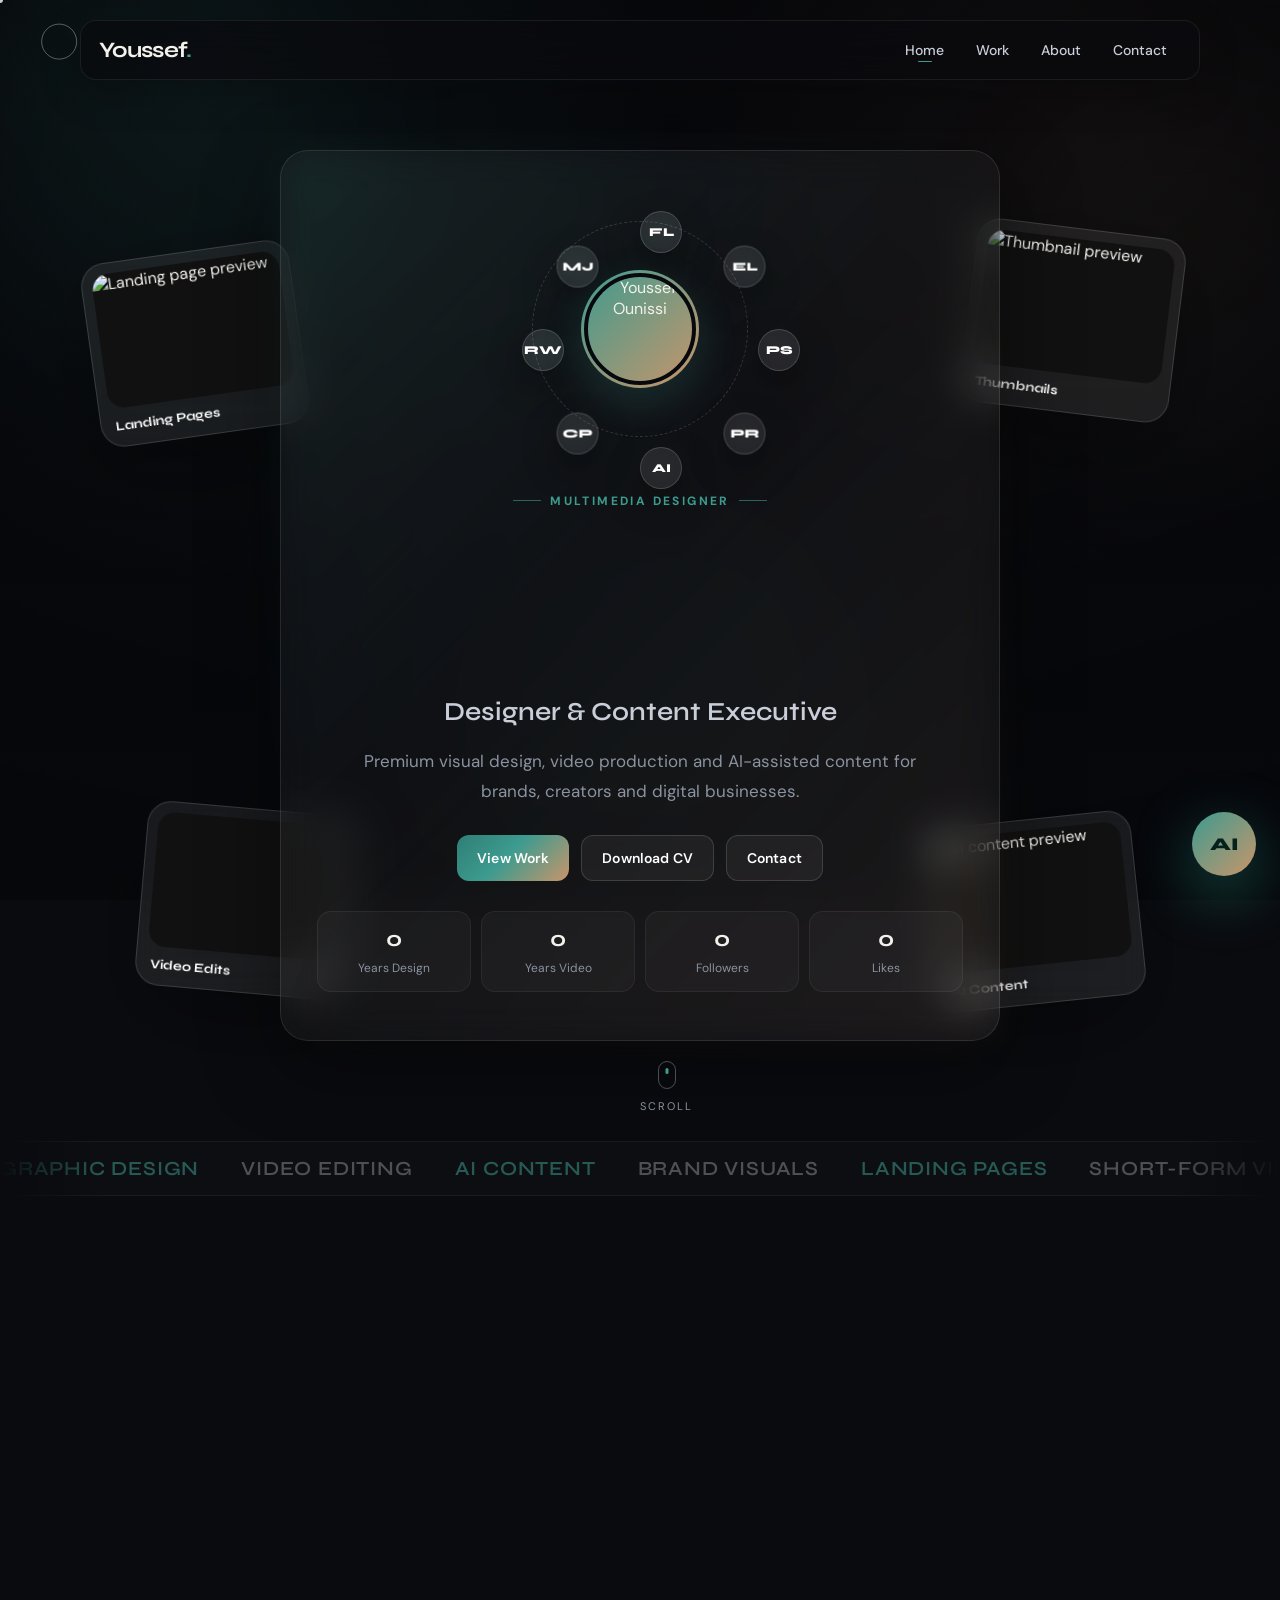
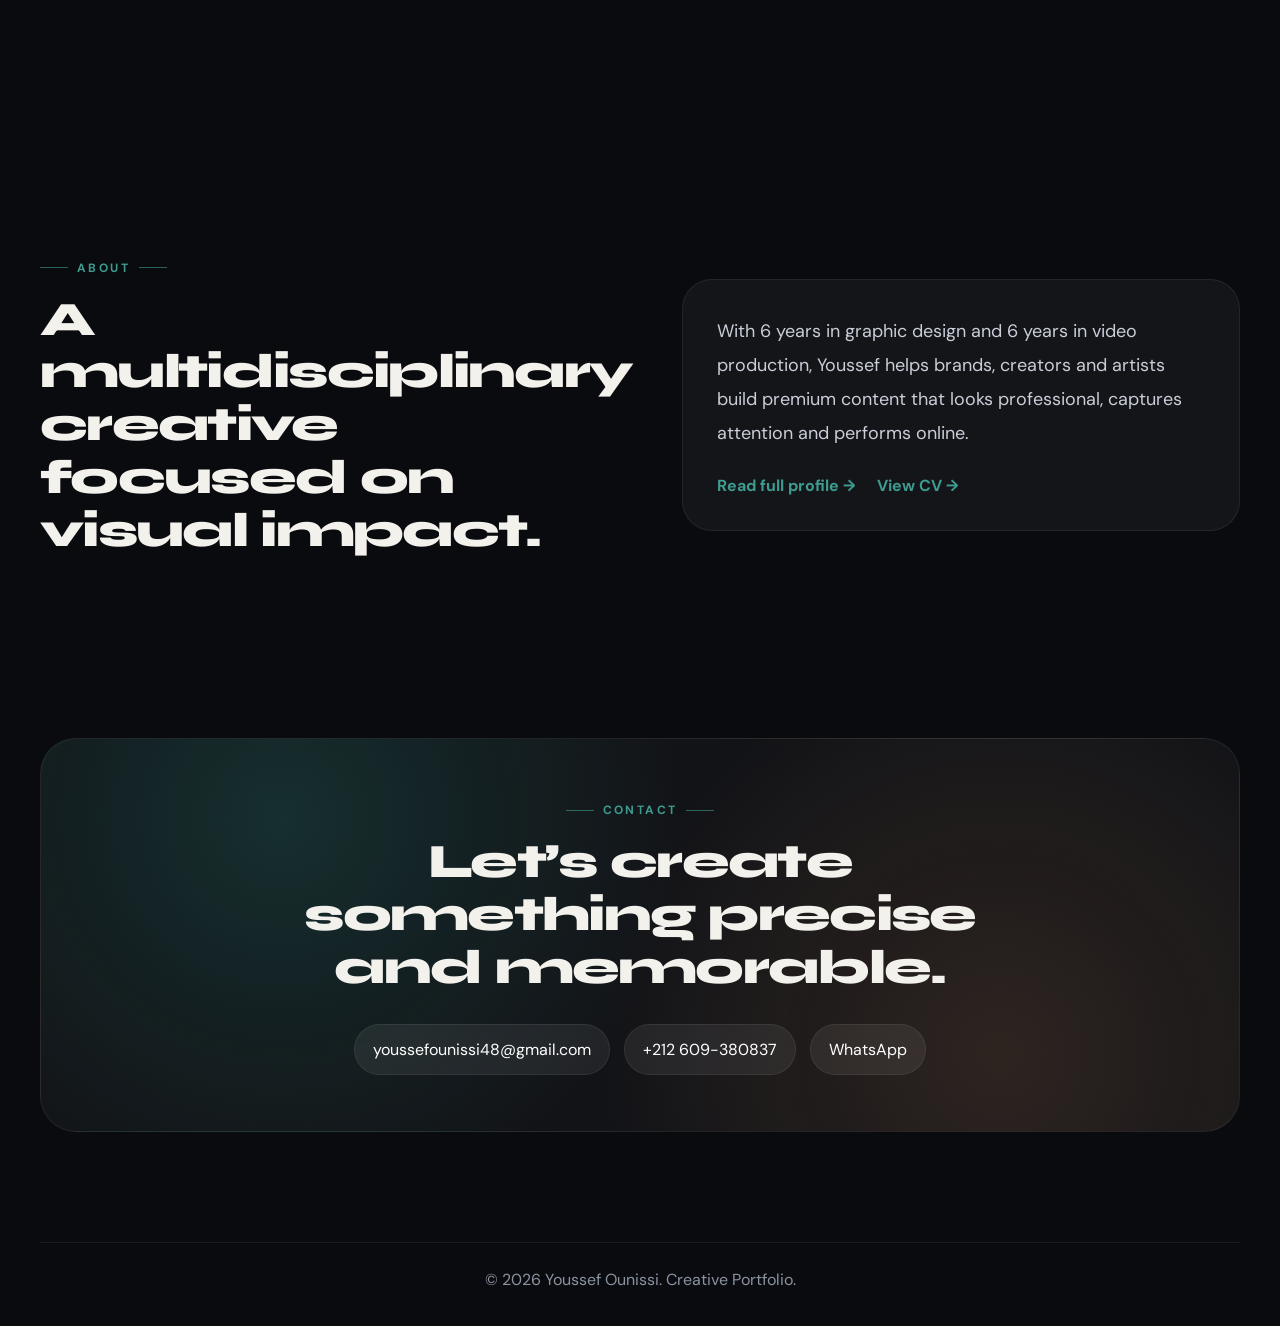
==== commit 6205c274: "Update portfolio and exclude large media from git tracking Co-authored-by: Cursor <cursoragent@curso" ====
--- a/index.html
+++ b/index.html
@@ -40,17 +40,6 @@
     <span class="orb orb-3"></span>
   </div>
   <div class="noise-overlay" aria-hidden="true"></div>
-  <canvas id="particleCanvas" class="particle-canvas" aria-hidden="true"></canvas>
-
-  <!-- Designer Bubbles -->
-  <div class="bubble-field" id="bubbleField" aria-hidden="true">
-    <span class="bubble" style="--s: 14; --x: 12%; --d: 0s; --t: 26s;"></span>
-    <span class="bubble" style="--s: 22; --x: 28%; --d: 4s; --t: 32s;"></span>
-    <span class="bubble accent" style="--s: 18; --x: 55%; --d: 8s; --t: 28s;"></span>
-    <span class="bubble" style="--s: 12; --x: 72%; --d: 2s; --t: 24s;"></span>
-    <span class="bubble warm" style="--s: 20; --x: 88%; --d: 6s; --t: 30s;"></span>
-    <span class="bubble" style="--s: 10; --x: 40%; --d: 10s; --t: 22s;"></span>
-  </div>
 
   <!-- Header -->
   <header class="header" id="siteHeader">
@@ -116,7 +105,7 @@
 
         <div class="profile-photo">
           <div class="profile-pulse" aria-hidden="true"></div>
-          <img src="assets/images/profile.jpg" alt="Youssef Ounissi" />
+          <img src="assets/images/profile.jpg" alt="Youssef Ounissi" width="112" height="112" loading="eager" decoding="async" />
         </div>
       </div>
 
@@ -139,7 +128,7 @@
           <span>View Work</span>
         </button>
 
-        <a href="assets/cv/Youssef-Ounissi-CV.pdf" class="main-btn magnetic" download>
+        <a href="assets/cv/Youssef-Ounissi-CV.pdf" class="main-btn magnetic" download="Youssef-Ounissi-CV.pdf">
           <span>Download CV</span>
         </a>
 
@@ -480,11 +469,11 @@
         </div>
 
         <div class="cv-actions">
-          <a class="main-btn primary" href="assets/cv/Youssef-Ounissi-CV.pdf" download>
+          <a class="main-btn primary" href="assets/cv/Youssef-Ounissi-CV.pdf" download="Youssef-Ounissi-CV.pdf">
             <span>Download PDF</span>
           </a>
           <a class="main-btn" href="cv.html" target="_blank" rel="noopener">
-            <span>Open Full CV</span>
+            <span>Open / Print CV</span>
           </a>
         </div>
       </div>
--- a/style.css
+++ b/style.css
@@ -207,14 +207,6 @@
   pointer-events: none;
 }
 
-.particle-canvas {
-  position: fixed;
-  inset: 0;
-  z-index: -1;
-  pointer-events: none;
-  opacity: 0.28;
-}
-
 /* Background */
 .background-glow {
   position: fixed;
@@ -276,60 +268,6 @@
     linear-gradient(90deg, rgba(255, 255, 255, 0.045) 1px, transparent 1px);
   background-size: 48px 48px;
   mask-image: radial-gradient(circle at center, black 35%, transparent 95%);
-}
-
-.particle-canvas {
-  position: fixed;
-  inset: 0;
-  z-index: -1;
-  pointer-events: none;
-  opacity: 0.28;
-}
-
-/* Floating designer bubbles */
-.bubble-field {
-  position: fixed;
-  inset: 0;
-  z-index: 0;
-  pointer-events: none;
-  overflow: hidden;
-}
-
-.bubble {
-  --size: calc(var(--s) * 1px);
-  position: absolute;
-  left: var(--x);
-  bottom: -80px;
-  width: var(--size);
-  height: var(--size);
-  border-radius: 50%;
-  opacity: 0.35;
-  background:
-    radial-gradient(circle at 30% 28%, rgba(255, 255, 255, 0.4), transparent 28%),
-    linear-gradient(145deg, rgba(255, 255, 255, 0.1), rgba(255, 255, 255, 0.02));
-  border: 1px solid rgba(255, 255, 255, 0.14);
-  box-shadow: inset 0 0 14px rgba(255, 255, 255, 0.08);
-  animation: bubbleRise var(--t) linear infinite;
-  animation-delay: var(--d);
-  will-change: transform, opacity;
-}
-
-.bubble.accent {
-  background:
-    radial-gradient(circle at 30% 28%, rgba(255, 255, 255, 0.35), transparent 28%),
-    linear-gradient(145deg, rgba(61, 155, 143, 0.16), rgba(255, 255, 255, 0.02));
-  border-color: rgba(61, 155, 143, 0.28);
-}
-
-.bubble.warm {
-  background:
-    radial-gradient(circle at 30% 28%, rgba(255, 255, 255, 0.35), transparent 28%),
-    linear-gradient(145deg, rgba(201, 149, 106, 0.14), rgba(255, 255, 255, 0.02));
-  border-color: rgba(201, 149, 106, 0.28);
-}
-
-.bubble.pop {
-  animation: bubblePop 0.45s var(--ease-out) forwards;
 }
 
 body::before {
@@ -563,15 +501,26 @@
   margin: 0;
   padding: 3px;
   position: relative;
-  z-index: 2;
+  z-index: 3;
+  flex-shrink: 0;
+  overflow: hidden;
   border-radius: 50%;
   background: linear-gradient(135deg, var(--accent), var(--accent-2));
   box-shadow: 0 14px 40px rgba(61, 155, 143, 0.2);
-  animation: none;
 }
 
 .profile-pulse {
   display: none;
+}
+
+.profile-photo img {
+  width: 100%;
+  height: 100%;
+  display: block;
+  object-fit: cover;
+  object-position: center top;
+  border: 4px solid #08080f;
+  border-radius: 50%;
 }
 
 .name-line.accent {
@@ -725,14 +674,6 @@
   display: none;
 }
 
-.profile-photo img {
-  width: 100%;
-  height: 100%;
-  object-fit: cover;
-  border: 4px solid #08080f;
-  border-radius: 50%;
-}
-
 .small-label {
   display: inline-flex;
   align-items: center;
@@ -895,48 +836,6 @@
   background: var(--accent);
   transform: translateX(-50%);
   animation: scrollDot 1.6s ease-in-out infinite;
-}
-
-/* Hero skill bubbles */
-.hero-skill-bubbles {
-  position: absolute;
-  inset: 0;
-  z-index: 3;
-  pointer-events: none;
-}
-
-.skill-bubble {
-  position: absolute;
-  padding: 10px 16px;
-  border-radius: 999px;
-  font-family: var(--font-display);
-  font-size: 12px;
-  font-weight: 700;
-  letter-spacing: 0.04em;
-  color: #fff;
-  background: rgba(255, 255, 255, 0.08);
-  border: 1px solid rgba(255, 255, 255, 0.16);
-  backdrop-filter: blur(14px);
-  box-shadow: 0 14px 40px rgba(0, 0, 0, 0.25);
-  animation: skillFloat 6s ease-in-out infinite;
-  animation-delay: calc(var(--i) * 0.4s);
-}
-
-.skill-bubble:nth-child(1) { top: 18%; left: 18%; }
-.skill-bubble:nth-child(2) { top: 28%; right: 16%; }
-.skill-bubble:nth-child(3) { top: 58%; left: 10%; }
-.skill-bubble:nth-child(4) { bottom: 22%; right: 14%; }
-.skill-bubble:nth-child(5) { bottom: 30%; left: 22%; }
-.skill-bubble:nth-child(6) { top: 42%; right: 8%; }
-
-.skill-bubble:nth-child(odd) {
-  background: rgba(45, 212, 191, 0.14);
-  border-color: rgba(45, 212, 191, 0.35);
-}
-
-.skill-bubble:nth-child(even) {
-  background: rgba(244, 162, 97, 0.12);
-  border-color: rgba(244, 162, 97, 0.35);
 }
 
 /* Floating Cards */
@@ -2265,52 +2164,6 @@
   }
 }
 
-@keyframes bubbleRise {
-  0% {
-    transform: translate3d(0, 0, 0) scale(0.85);
-    opacity: 0;
-  }
-
-  8% {
-    opacity: 0.75;
-  }
-
-  50% {
-    transform: translate3d(28px, -55vh, 0) scale(1);
-    opacity: 0.85;
-  }
-
-  100% {
-    transform: translate3d(-18px, -115vh, 0) scale(1.08);
-    opacity: 0;
-  }
-}
-
-@keyframes bubblePop {
-  0% {
-    transform: scale(1);
-    opacity: 0.9;
-  }
-
-  100% {
-    transform: scale(1.8);
-    opacity: 0;
-  }
-}
-
-@keyframes skillFloat {
-  0%,
-  100% {
-    translate: 0 0;
-    rotate: -2deg;
-  }
-
-  50% {
-    translate: 0 -14px;
-    rotate: 2deg;
-  }
-}
-
 @media (prefers-reduced-motion: reduce) {
   *,
   *::before,
@@ -2322,11 +2175,8 @@
 
   .cursor-dot,
   .cursor-ring,
-  .particle-canvas,
   .page-loader,
-  .scroll-progress,
-  .bubble-field,
-  .hero-skill-bubbles {
+  .scroll-progress {
     display: none !important;
   }
 
@@ -2428,28 +2278,12 @@
   .scroll-hint {
     display: none;
   }
-
-  .hero-skill-bubbles {
-    opacity: 0.45;
-  }
-
-  .skill-bubble:nth-child(n + 4) {
-    display: none;
-  }
 }
 
 @media (max-width: 560px) {
   .hero {
     padding-left: 14px;
     padding-right: 14px;
-  }
-
-  .hero-skill-bubbles {
-    display: none;
-  }
-
-  .bubble {
-    opacity: 0.45;
   }
 
   .profile-orbit {
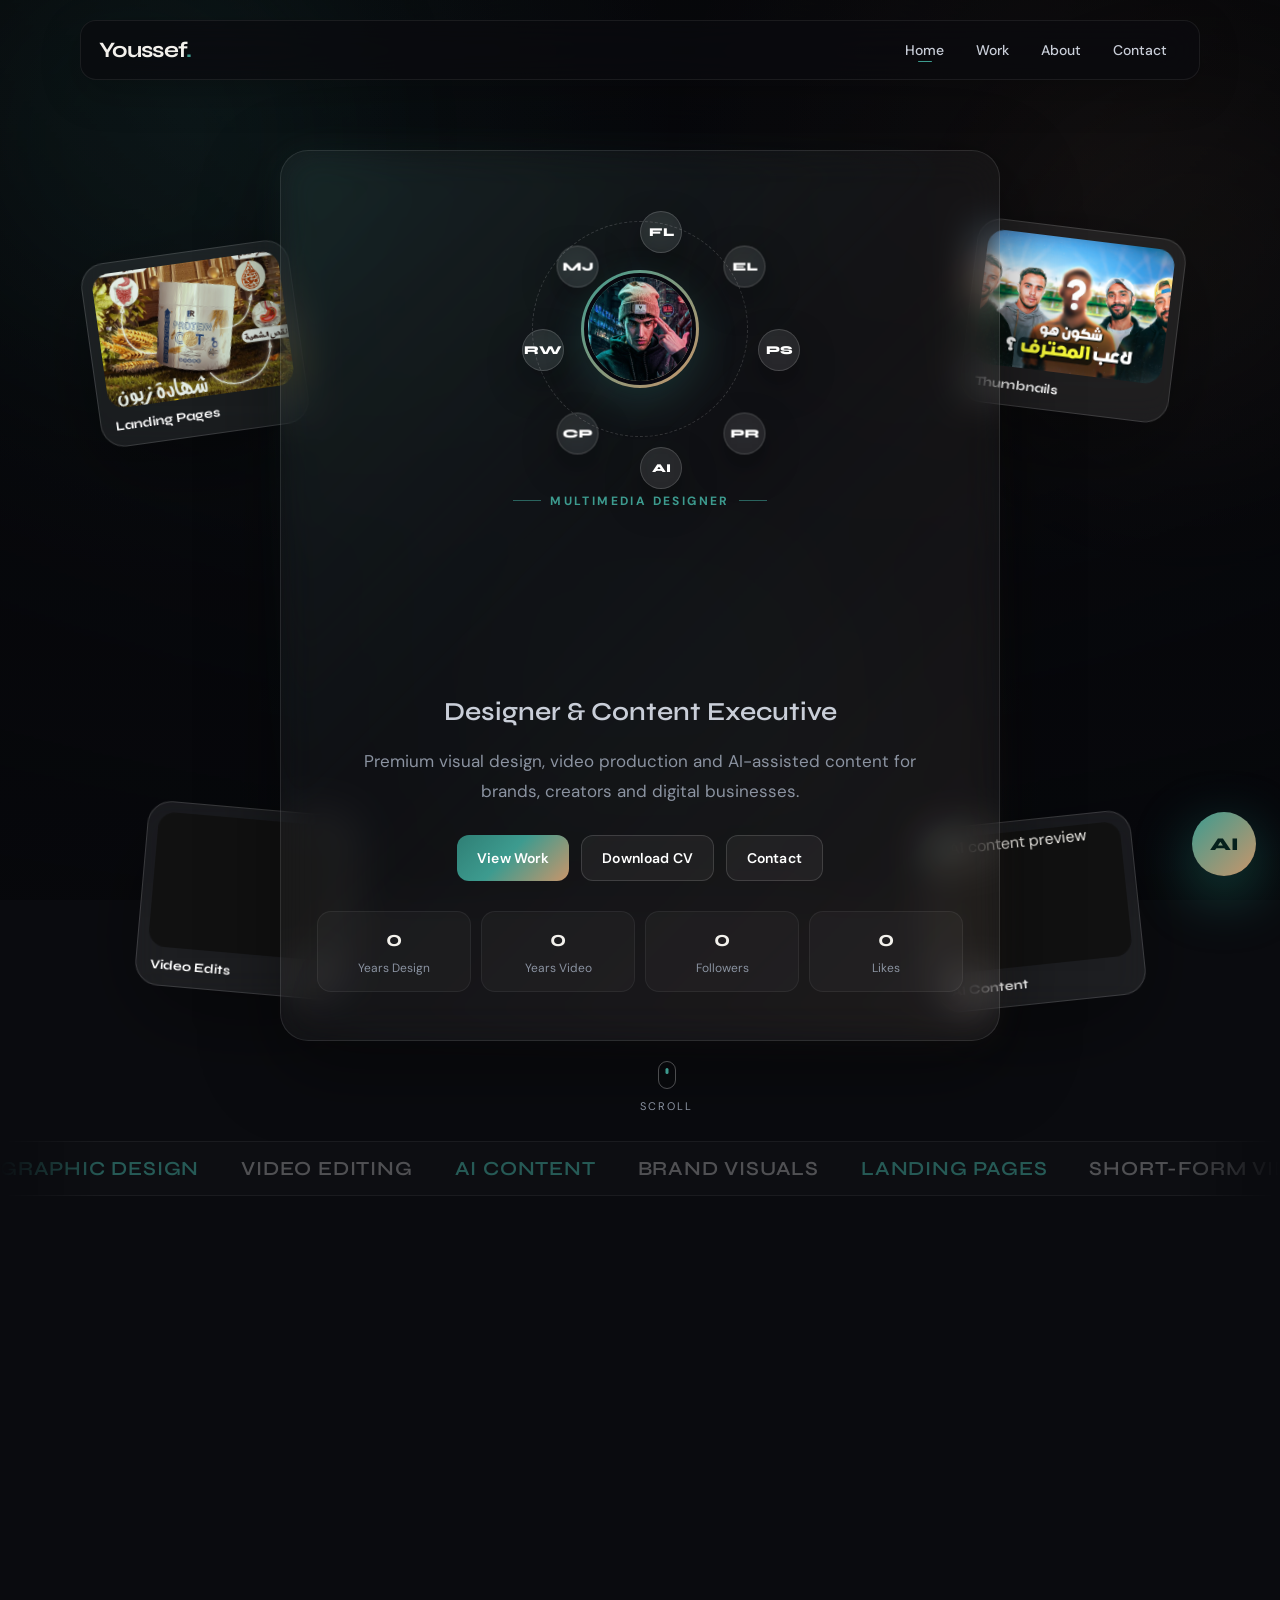
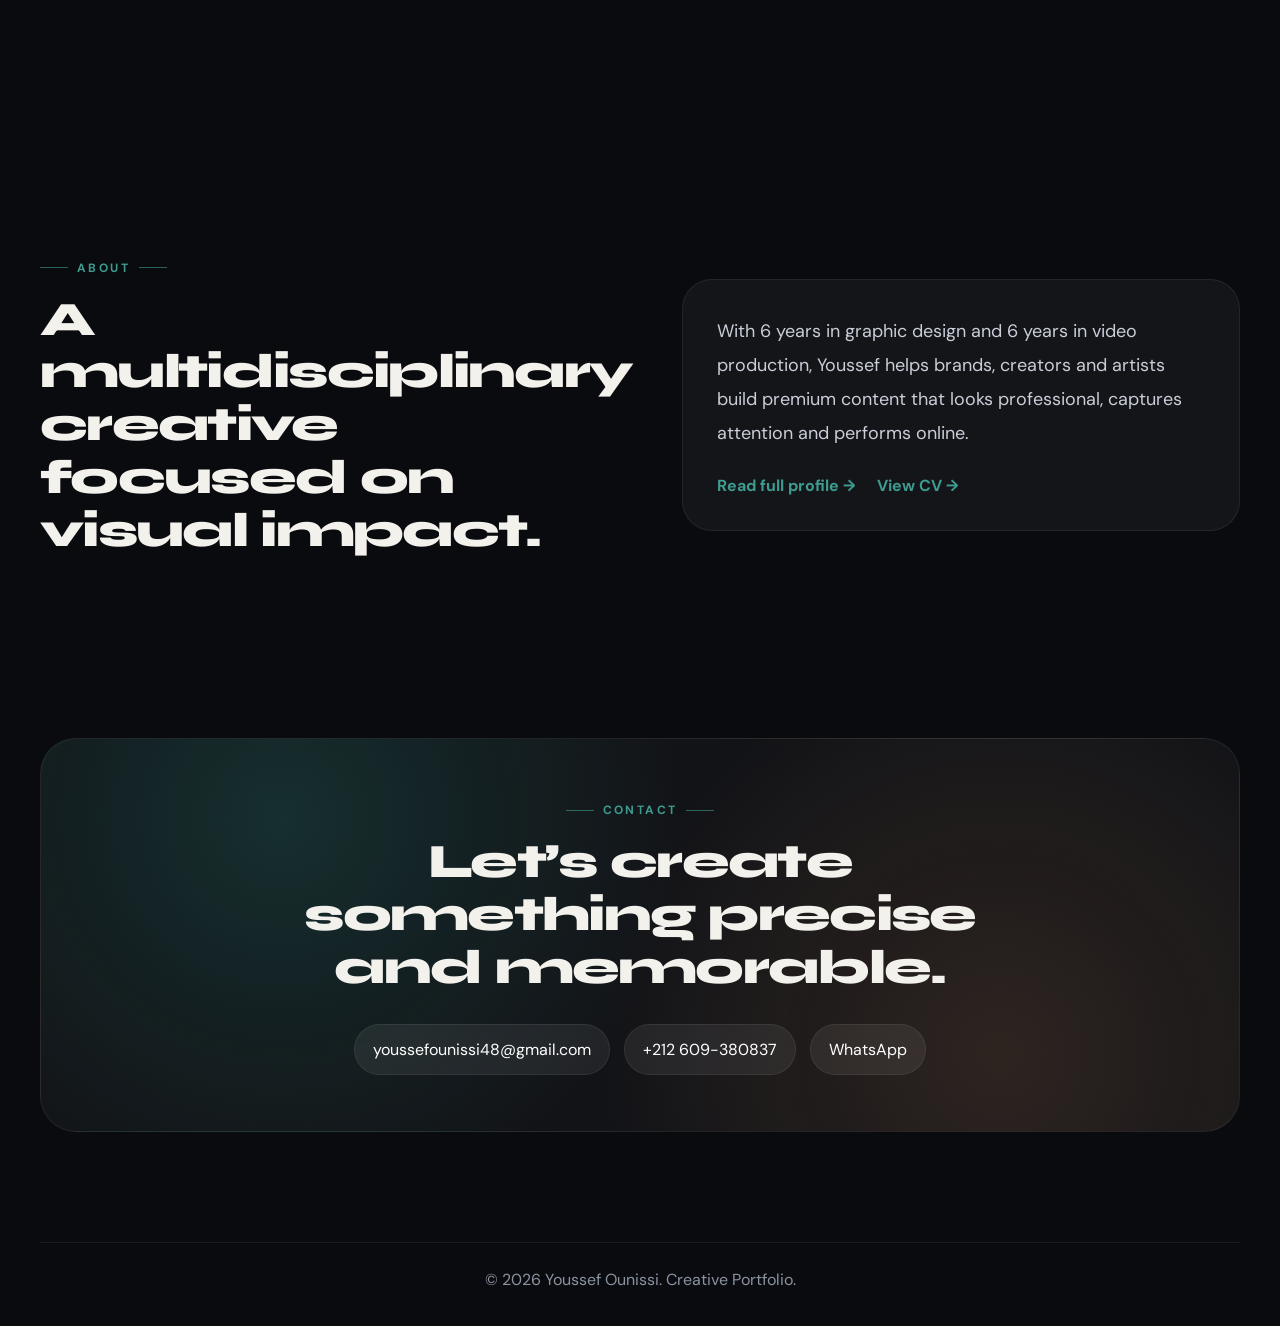
==== commit 945fd4cd: "send changes" ====
--- a/index.html
+++ b/index.html
@@ -308,13 +308,16 @@
 
         <article class="project-card">
           <div class="project-media">
-            <img src="assets/images/project-3.jpg" alt="Music artwork" />
-          </div>
-
+            <img src="assets/images/project-3.jpg" alt="Inovexia security campaign visual" />
+          </div>
+        
           <div>
-            <span>Artwork</span>
-            <h3>Music Artist Artwork</h3>
-            <p>Creative photo manipulation and visual identity for artists.</p>
+            <span>Social Media Ad</span>
+            <h3>Inovexia Security Campaign</h3>
+            <p>
+              A dramatic advertising visual for a smart surveillance brand, combining
+              cinematic lighting, security storytelling and strong social media impact.
+            </p>
           </div>
         </article>
 
